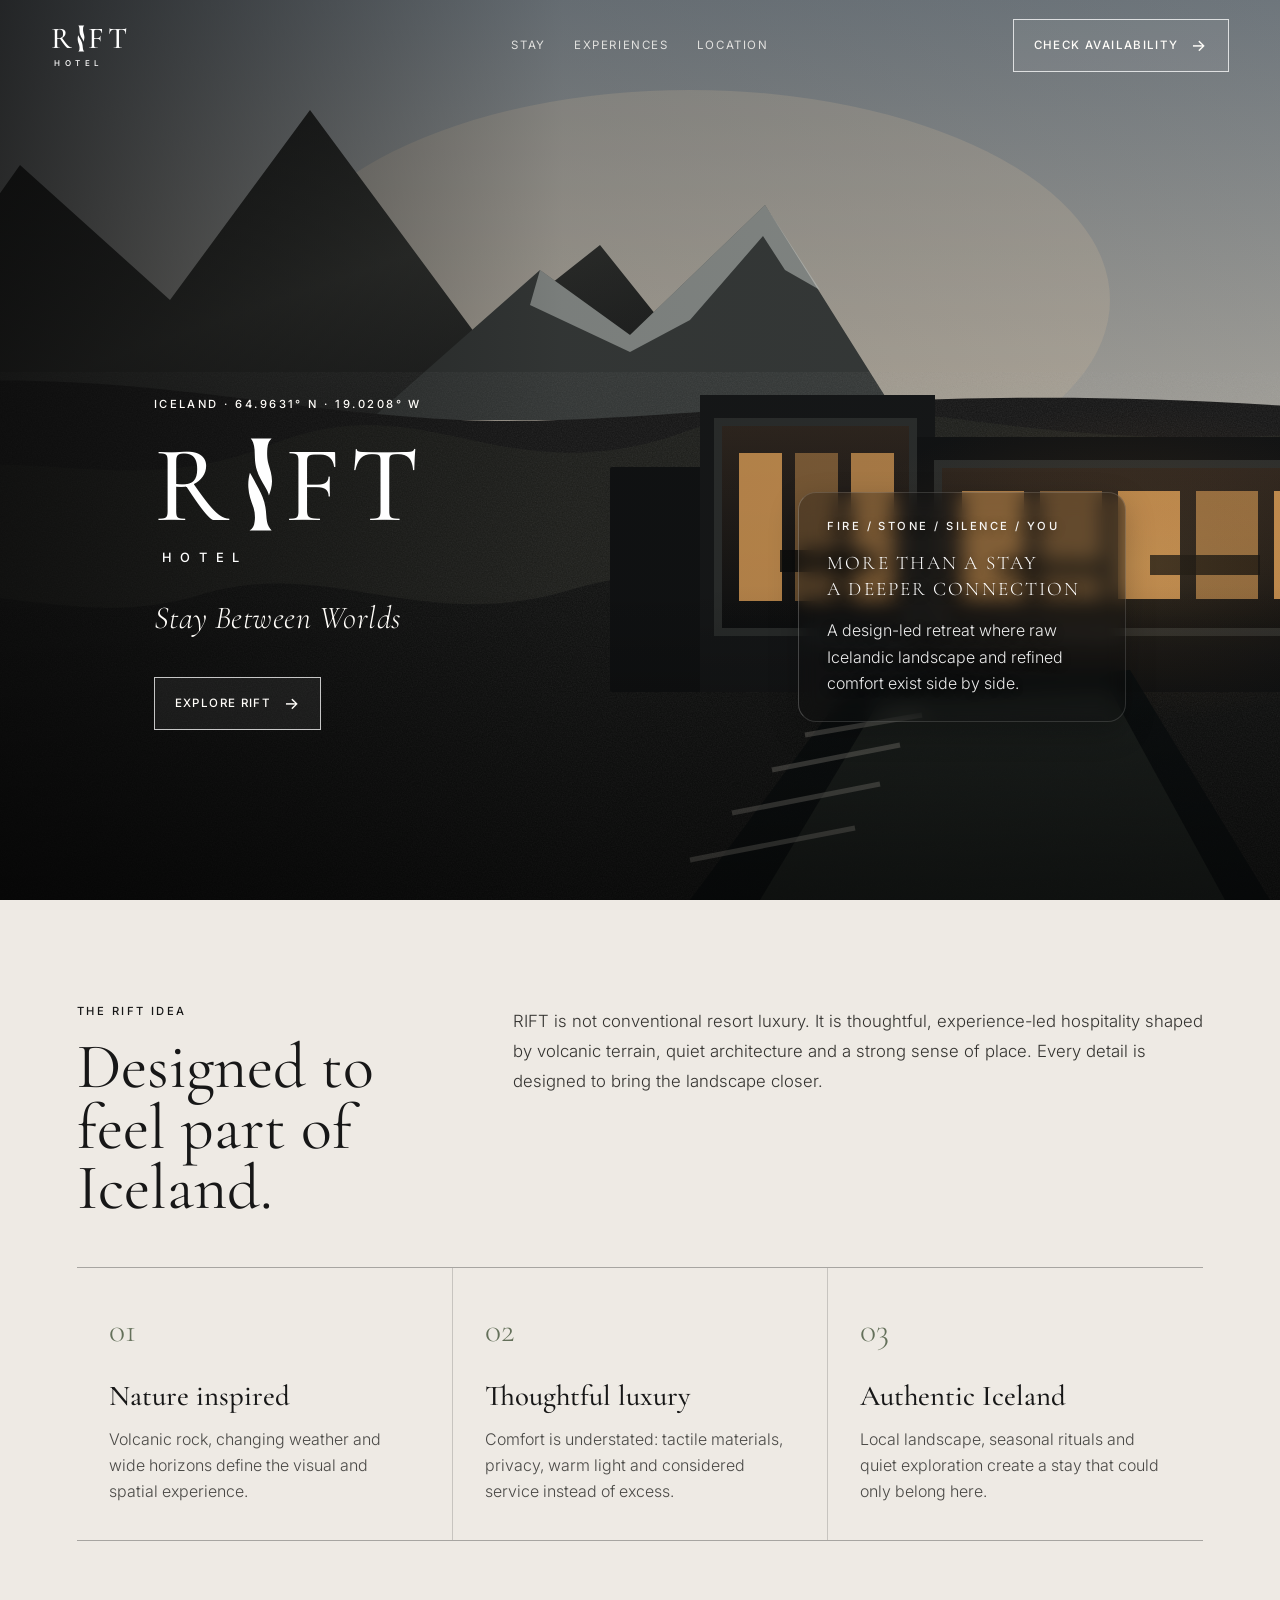
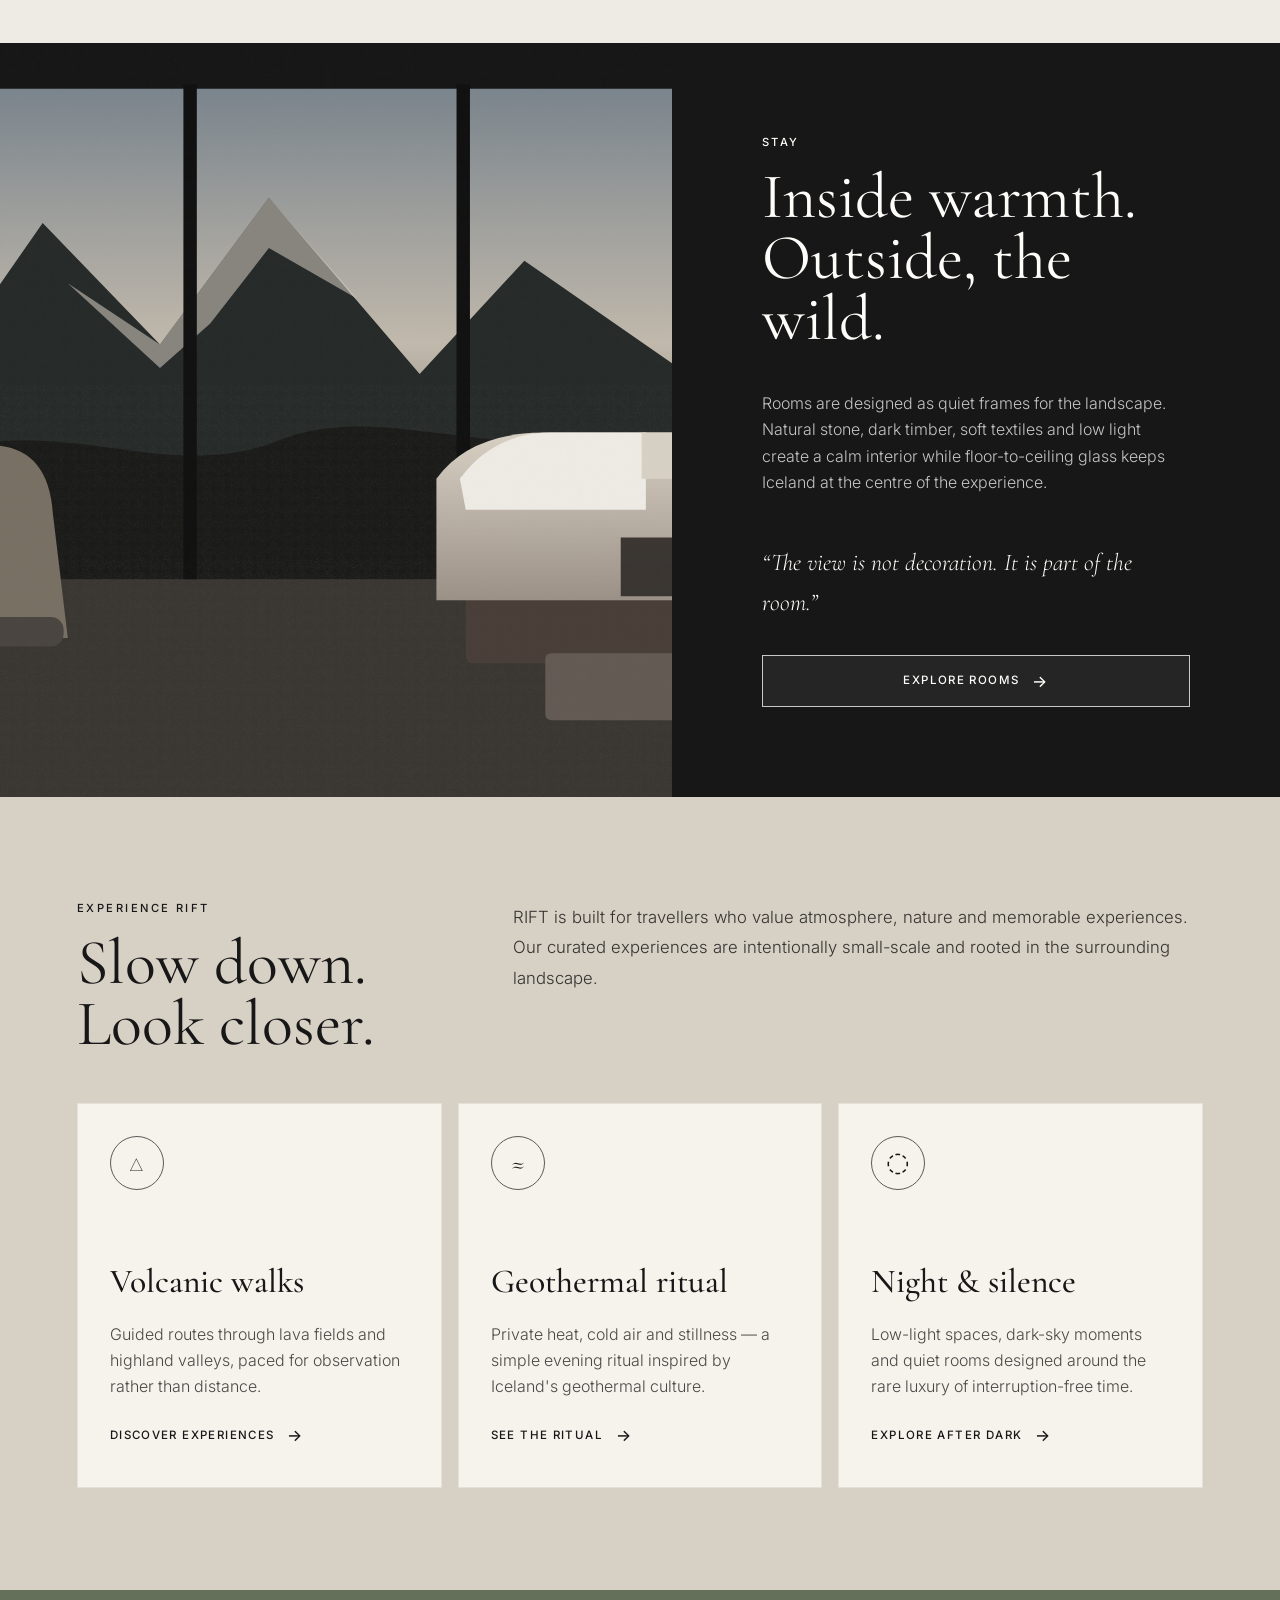
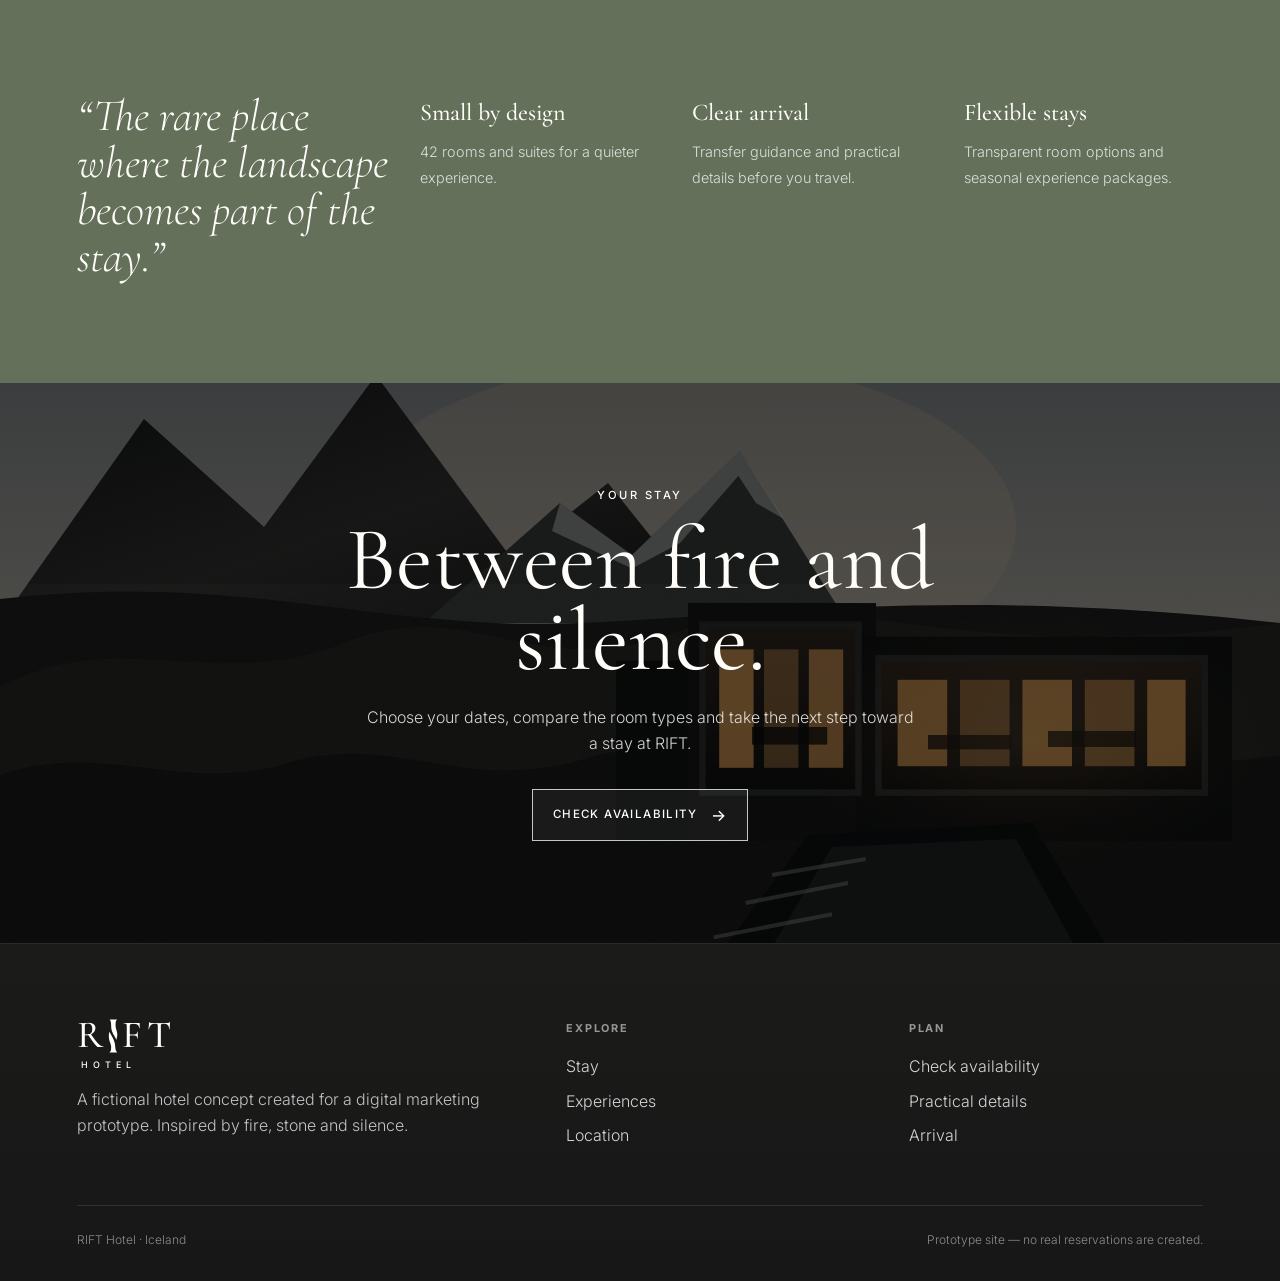
==== index.html @ 24e19f39 "Load refined traced-I brandmark stylesheet" ====
<!doctype html>
<html lang="en">
<head>
  <meta charset="utf-8">
  <meta name="viewport" content="width=device-width,initial-scale=1">
  <meta name="description" content="RIFT Hotel — a design-led Icelandic retreat shaped by fire, stone and silence.">
  <title>RIFT Hotel — Stay Between Worlds</title>
  <link rel="stylesheet" href="styles.css">
  <link rel="stylesheet" href="brandmark-v4.css">
</head>
<body>
<a class="skip-link" href="#main">Skip to content</a>
<header class="site-header">
  <a class="rift-wordmark" href="index.html" aria-label="RIFT Hotel home"><span class="rift-wordmark-main"><span class="letters">R</span><span class="rift-cut-i" aria-hidden="true"></span><span class="letters">FT</span></span><span class="rift-hotel-label">HOTEL</span></a>
  <nav class="desktop-nav" aria-label="Main navigation">
    <a href="stay.html">Stay</a><a href="experiences.html">Experiences</a><a href="location.html">Location</a>
  </nav>
  <a class="btn btn-light header-cta" href="book.html">Check availability</a>
  <button class="menu-toggle" aria-expanded="false" aria-label="Open menu"><span></span><span></span></button>
</header>
<nav class="mobile-nav" aria-label="Mobile navigation">
  <a href="stay.html">Stay</a><a href="experiences.html">Experiences</a><a href="location.html">Location</a><a href="book.html">Check availability</a>
</nav>

<main id="main">
  <section class="hero" aria-label="RIFT Hotel in the Icelandic Highlands">
    <div class="hero-inner">
      <div>
        <div class="eyebrow">Iceland · 64.9631° N · 19.0208° W</div>
        <div class="hero-rift-wordmark" role="img" aria-label="RIFT Hotel"><span class="rift-wordmark-main"><span class="letters">R</span><span class="rift-cut-i" aria-hidden="true"></span><span class="letters">FT</span></span><span class="rift-hotel-label">HOTEL</span></div>
        <h1 class="sr-only">RIFT Hotel</h1>
        <p class="hero-tagline">Stay Between Worlds</p>
        <div class="hero-actions">
          <a class="btn btn-light" href="stay.html">Explore RIFT</a>
        </div>
      </div>
      <aside class="hero-aside">
        <div class="eyebrow">Fire / Stone / Silence / You</div>
        <div class="coordinates">MORE THAN A STAY<br>A DEEPER CONNECTION</div>
        <p>A design-led retreat where raw Icelandic landscape and refined comfort exist side by side.</p>
      </aside>
    </div>
  </section>

  <section class="intro">
    <div class="section-inner">
      <div class="section-head">
        <div><div class="eyebrow">The RIFT idea</div><h2>Designed to feel part of Iceland.</h2></div>
        <p>RIFT is not conventional resort luxury. It is thoughtful, experience-led hospitality shaped by volcanic terrain, quiet architecture and a strong sense of place. Every detail is designed to bring the landscape closer.</p>
      </div>
      <div class="intro-grid">
        <article class="pillar"><div class="num">01</div><h3>Nature inspired</h3><p>Volcanic rock, changing weather and wide horizons define the visual and spatial experience.</p></article>
        <article class="pillar"><div class="num">02</div><h3>Thoughtful luxury</h3><p>Comfort is understated: tactile materials, privacy, warm light and considered service instead of excess.</p></article>
        <article class="pillar"><div class="num">03</div><h3>Authentic Iceland</h3><p>Local landscape, seasonal rituals and quiet exploration create a stay that could only belong here.</p></article>
      </div>
    </div>
  </section>

  <section class="split-feature">
    <div class="media" role="img" aria-label="Warm, minimalist RIFT hotel room looking onto Icelandic mountains"></div>
    <div class="copy">
      <div class="eyebrow">Stay</div>
      <h2>Inside warmth. Outside, the wild.</h2>
      <p>Rooms are designed as quiet frames for the landscape. Natural stone, dark timber, soft textiles and low light create a calm interior while floor-to-ceiling glass keeps Iceland at the centre of the experience.</p>
      <p class="quote">“The view is not decoration. It is part of the room.”</p>
      <a class="btn btn-light" href="stay.html">Explore rooms</a>
    </div>
  </section>

  <section class="cards-section">
    <div class="section-inner">
      <div class="section-head">
        <div><div class="eyebrow">Experience RIFT</div><h2>Slow down. Look closer.</h2></div>
        <p>RIFT is built for travellers who value atmosphere, nature and memorable experiences. Our curated experiences are intentionally small-scale and rooted in the surrounding landscape.</p>
      </div>
      <div class="cards">
        <article class="card"><div class="card-icon" aria-hidden="true">△</div><div><h3>Volcanic walks</h3><p>Guided routes through lava fields and highland valleys, paced for observation rather than distance.</p><a class="text-link" href="experiences.html">Discover experiences</a></div></article>
        <article class="card"><div class="card-icon" aria-hidden="true">≈</div><div><h3>Geothermal ritual</h3><p>Private heat, cold air and stillness — a simple evening ritual inspired by Iceland's geothermal culture.</p><a class="text-link" href="experiences.html">See the ritual</a></div></article>
        <article class="card"><div class="card-icon" aria-hidden="true">◌</div><div><h3>Night & silence</h3><p>Low-light spaces, dark-sky moments and quiet rooms designed around the rare luxury of interruption-free time.</p><a class="text-link" href="experiences.html">Explore after dark</a></div></article>
      </div>
    </div>
  </section>

  <section class="trust-strip">
    <div class="section-inner trust-grid">
      <blockquote>“The rare place where the landscape becomes part of the stay.”</blockquote>
      <div class="trust-item"><strong>Small by design</strong><span>42 rooms and suites for a quieter experience.</span></div>
      <div class="trust-item"><strong>Clear arrival</strong><span>Transfer guidance and practical details before you travel.</span></div>
      <div class="trust-item"><strong>Flexible stays</strong><span>Transparent room options and seasonal experience packages.</span></div>
    </div>
  </section>

  <section class="conversion-panel">
    <div class="inner">
      <div class="eyebrow">Your stay</div>
      <h2>Between fire and silence.</h2>
      <p>Choose your dates, compare the room types and take the next step toward a stay at RIFT.</p>
      <a class="btn btn-light" href="book.html">Check availability</a>
    </div>
  </section>
</main>

<footer class="site-footer">
  <div class="footer-inner">
    <div class="footer-brand"><a class="rift-wordmark" href="index.html" aria-label="RIFT Hotel home"><span class="rift-wordmark-main"><span class="letters">R</span><span class="rift-cut-i" aria-hidden="true"></span><span class="letters">FT</span></span><span class="rift-hotel-label">HOTEL</span></a><p>A fictional hotel concept created for a digital marketing prototype. Inspired by fire, stone and silence.</p></div>
    <div class="footer-col"><h4>Explore</h4><a href="stay.html">Stay</a><a href="experiences.html">Experiences</a><a href="location.html">Location</a></div>
    <div class="footer-col"><h4>Plan</h4><a href="book.html">Check availability</a><a href="location.html#practical">Practical details</a><a href="location.html#arrival">Arrival</a></div>
  </div>
  <div class="footer-bottom"><span>RIFT Hotel · Iceland</span><span>Prototype site — no real reservations are created.</span></div>
</footer>
<script src="script.js"></script>
</body>
</html>
---- styles.css ----
@import url('https://fonts.googleapis.com/css2?family=Cormorant+Garamond:ital,wght@0,400;0,500;0,600;1,500&family=Inter:wght@300;400;500;600&display=swap');

:root {
  --obsidian: #171717;
  --lava: #5b5a57;
  --stone: #d7d0c5;
  --moss: #64705a;
  --ash: #eeeae4;
  --paper: #f6f3ed;
  --white: #fffdf9;
  --line: rgba(23, 23, 23, .18);
  --shadow: 0 24px 70px rgba(0,0,0,.18);
  --serif: 'Cormorant Garamond', Georgia, serif;
  --sans: 'Inter', Arial, sans-serif;
}

* { box-sizing: border-box; }
html { scroll-behavior: smooth; }
body { margin: 0; color: var(--obsidian); background: var(--paper); font-family: var(--sans); font-weight: 300; line-height: 1.65; }
a { color: inherit; }
img { width: 100%; display: block; }
button, input, select { font: inherit; }

.skip-link { position: fixed; left: 1rem; top: -4rem; z-index: 9999; background: var(--white); color: var(--obsidian); padding: .7rem 1rem; }
.skip-link:focus { top: 1rem; }
.site-header { position: fixed; inset: 0 0 auto 0; z-index: 100; display: grid; grid-template-columns: 1fr auto 1fr; align-items: center; padding: 1.2rem clamp(1rem, 4vw, 4rem); color: var(--white); transition: background .25s ease, border-color .25s ease; border-bottom: 1px solid transparent; }
.site-header.is-scrolled, .site-header.header-solid { background: rgba(23,23,23,.94); backdrop-filter: blur(10px); border-color: rgba(255,255,255,.12); }
.wordmark { text-decoration: none; display: inline-flex; flex-direction: column; align-items: flex-start; justify-self: start; gap: .22rem; line-height: 1; }
.wordmark-text { display: inline-flex; align-items: center; gap: .08em; font-family: var(--serif); font-size: 1.52rem; font-weight: 500; letter-spacing: .14em; line-height: .82; }
.wordmark-hotel { font-family: var(--sans); font-size: .48rem; font-weight: 500; letter-spacing: .48em; margin-left: .18rem; opacity: .92; }
.wordmark .rift-i, .hero-logo .rift-i { width: .22em; height: 1.08em; position: relative; display: inline-block; margin: 0 .03em; }
.wordmark .rift-i::before, .wordmark .rift-i::after, .hero-logo .rift-i::before, .hero-logo .rift-i::after { content: ''; position: absolute; left: 48%; width: 2px; background: currentColor; transform-origin: center; }
.wordmark .rift-i::before, .hero-logo .rift-i::before { top: 0; height: 47%; transform: rotate(-10deg); }
.wordmark .rift-i::after, .hero-logo .rift-i::after { bottom: 0; height: 47%; transform: rotate(10deg); }
.desktop-nav { display: flex; gap: clamp(1rem,2.2vw,2.4rem); align-items: center; }
.desktop-nav a { text-decoration: none; text-transform: uppercase; letter-spacing: .14em; font-size: .72rem; font-weight: 400; opacity: .8; position: relative; }
.desktop-nav a::after { content: ''; height: 1px; background: currentColor; position: absolute; left: 0; right: 100%; bottom: -.45rem; transition: right .2s ease; }
.desktop-nav a:hover::after, .desktop-nav a[aria-current='page']::after { right: 0; }
.desktop-nav a[aria-current='page'] { opacity: 1; }
.header-cta { justify-self: end; }
.btn, .text-link { display: inline-flex; align-items: center; justify-content: center; gap: .8rem; min-height: 46px; padding: .75rem 1.25rem; text-decoration: none; text-transform: uppercase; letter-spacing: .12em; font-size: .72rem; font-weight: 500; border: 1px solid currentColor; cursor: pointer; transition: background .2s ease, color .2s ease, border-color .2s ease, transform .2s ease; }
.btn-dark { background: var(--obsidian); color: var(--white); border-color: var(--obsidian); }
.btn-dark:hover { background: var(--moss); border-color: var(--moss); }
.btn-light { background: rgba(255,255,255,.06); color: var(--white); border-color: rgba(255,255,255,.75); }
.btn-light:hover { background: var(--white); color: var(--obsidian); }
.btn-outline { background: transparent; color: var(--obsidian); }
.btn-outline:hover { background: var(--obsidian); color: var(--white); }
.btn:hover { transform: translateY(-1px); }
.btn::after, .text-link::after { content: '→'; font-size: 1rem; }
.text-link { border: 0; padding: .4rem 0; min-height: 0; }
.text-link:hover { gap: 1.15rem; }
.menu-toggle { display: none; justify-self: end; background: transparent; border: 0; color: white; padding: .4rem; }
.menu-toggle span { display: block; width: 24px; height: 1px; background: currentColor; margin: 6px 0; }

.hero { min-height: 100svh; background: linear-gradient(90deg, rgba(10,10,10,.78) 0%, rgba(10,10,10,.2) 44%, rgba(10,10,10,.12) 100%), url('assets/rift-exterior.svg') center/cover no-repeat; color: var(--white); display: grid; align-items: end; position: relative; overflow: hidden; }
.hero::after { content: ''; position: absolute; inset: auto 0 0; height: 35%; background: linear-gradient(transparent, rgba(0,0,0,.5)); pointer-events: none; }
.hero-inner { width: min(1500px,100%); margin: 0 auto; padding: 8rem clamp(1.2rem,6vw,7rem) 4.25rem; display: grid; grid-template-columns: minmax(0,1fr) minmax(280px,.55fr); gap: 3rem; align-items: end; position: relative; z-index: 2; }
.eyebrow { text-transform: uppercase; letter-spacing: .22em; font-size: .7rem; font-weight: 500; margin-bottom: 1rem; }
.hero h1, .page-hero h1 { font-family: var(--serif); font-weight: 400; font-size: clamp(4rem,10vw,9.5rem); line-height: .82; letter-spacing: -.035em; margin: 0 0 1.3rem; }
.hero-logo { display: flex; flex-direction: column; align-items: flex-start; gap: .34em; margin-bottom: 1rem !important; }
.hero-logo-text { display: inline-flex; align-items: center; gap: .035em; letter-spacing: .07em; }
.hero-logo small { margin: 0 0 0 .35em !important; font-size: .155em !important; letter-spacing: .58em !important; font-family: var(--sans) !important; font-weight: 400; }
.hero-tagline { font-family: var(--serif); font-size: clamp(1.4rem,2.5vw,2.4rem); font-style: italic; margin: 0 0 2rem; letter-spacing: .015em; }
.hero-actions { display: flex; gap: .85rem; flex-wrap: wrap; }
.hero-aside { border-left: 1px solid rgba(255,255,255,.4); padding-left: 2rem; margin-bottom: .5rem; max-width: 32rem; }
.hero-aside .coordinates { font-family: var(--serif); font-size: 1.2rem; letter-spacing: .11em; }
.hero-aside p { max-width: 27rem; color: rgba(255,255,255,.82); }

main section { padding: clamp(4.5rem,8vw,8rem) clamp(1.2rem,6vw,7rem); }
.section-inner { width: min(1380px,100%); margin: 0 auto; }
.section-head { display: grid; grid-template-columns: .7fr 1.3fr; gap: 4rem; align-items: start; margin-bottom: 3rem; }
.section-head h2, .editorial-title { font-family: var(--serif); font-weight: 400; font-size: clamp(2.8rem,5vw,5.3rem); line-height: .95; margin: 0; }
.section-head p { max-width: 52rem; font-size: 1.05rem; margin: .2rem 0 0; color: #343330; line-height: 1.8; }
.intro { background: var(--ash); }
.intro-grid { display: grid; grid-template-columns: 1fr 1fr 1fr; gap: 1px; background: var(--line); border-top: 1px solid var(--line); border-bottom: 1px solid var(--line); }
.pillar { background: var(--ash); padding: 2.2rem 2rem; }
.pillar .num { font-family: var(--serif); font-size: 2.1rem; color: var(--moss); }
.pillar h3 { font-family: var(--serif); font-size: 1.8rem; margin: .8rem 0 .4rem; font-weight: 500; }
.pillar p { margin: 0; color: #4a4946; }
.split-feature { display: grid; grid-template-columns: 1.05fr .95fr; min-height: 720px; padding: 0; background: var(--obsidian); color: var(--white); }
.split-feature .media { min-height: 620px; background: url('assets/rift-room.svg') center/cover no-repeat; }
.split-feature .copy { padding: clamp(4rem,7vw,8rem); display: flex; flex-direction: column; justify-content: center; }
.split-feature h2 { font-family: var(--serif); font-size: clamp(3rem,5vw,5.5rem); font-weight: 400; line-height: .95; margin: 0 0 1.5rem; }
.split-feature p { color: rgba(255,255,255,.75); max-width: 37rem; }
.split-feature .quote { font-family: var(--serif); font-style: italic; font-size: 1.5rem; color: var(--white); margin: 2rem 0; }
.cards-section { background: var(--stone); }
.cards { display: grid; grid-template-columns: repeat(3,1fr); gap: 1rem; }
.card { background: var(--paper); min-height: 360px; padding: 2rem; display: flex; flex-direction: column; justify-content: space-between; border: 1px solid rgba(23,23,23,.08); transition: transform .25s ease, box-shadow .25s ease; }
.card:hover, .room-card:hover { transform: translateY(-4px); box-shadow: 0 18px 50px rgba(23,23,23,.09); }
.card .card-icon { width: 54px; height: 54px; border: 1px solid var(--lava); border-radius: 50%; display: grid; place-items: center; font-family: var(--serif); font-size: 1.7rem; }
.card h3 { font-family: var(--serif); font-weight: 500; font-size: 2.1rem; margin: 4rem 0 .7rem; }
.card p { color: #4a4946; margin: 0 0 1rem; }
.trust-strip { background: var(--moss); color: var(--white); }
.trust-grid { display: grid; grid-template-columns: 1.3fr repeat(3,1fr); gap: 2rem; align-items: start; }
.trust-grid blockquote { margin: 0; font-family: var(--serif); font-size: clamp(2rem,3.5vw,3.5rem); line-height: 1.05; font-style: italic; }
.trust-item strong { display: block; font-family: var(--serif); font-size: 1.5rem; font-weight: 500; margin-bottom: .35rem; }
.trust-item span { color: rgba(255,255,255,.78); font-size: .9rem; }
.conversion-panel { min-height: 560px; background: linear-gradient(rgba(0,0,0,.58),rgba(0,0,0,.58)), url('assets/rift-exterior.svg') center 60%/cover no-repeat; color: var(--white); display: grid; place-items: center; text-align: center; }
.conversion-panel .inner { max-width: 800px; }
.conversion-panel h2 { font-family: var(--serif); font-weight: 400; font-size: clamp(3.5rem,7vw,7rem); line-height: .9; margin: 0 0 1.4rem; }
.conversion-panel p { max-width: 550px; margin: 0 auto 2rem; color: rgba(255,255,255,.82); }

.site-footer { background: linear-gradient(180deg,#1b1b1a 0%,#171717 100%); color: var(--white); padding: 4.5rem clamp(1.2rem,6vw,7rem) 2rem; border-top: 1px solid rgba(255,255,255,.08); }
.footer-inner { width: min(1380px,100%); margin: 0 auto; display: grid; grid-template-columns: 1.2fr .8fr .8fr; gap: 3rem; }
.site-footer .wordmark-text { font-size: 1.9rem; }
.site-footer .wordmark-hotel { font-size: .55rem; }
.footer-brand p { max-width: 28rem; color: rgba(255,255,255,.74); }
.footer-col h4 { text-transform: uppercase; letter-spacing: .16em; font-size: .68rem; margin: .2rem 0 1rem; color: rgba(255,255,255,.55); }
.footer-col a { display: block; text-decoration: none; color: rgba(255,255,255,.82); margin: .5rem 0; transition: color .2s ease, transform .2s ease; }
.footer-col a:hover { color: white; transform: translateX(4px); }
.footer-bottom { width: min(1380px,100%); margin: 3rem auto 0; padding-top: 1.5rem; border-top: 1px solid rgba(255,255,255,.11); display: flex; justify-content: space-between; color: rgba(255,255,255,.5); font-size: .75rem; }

.page-hero { min-height: 68svh; padding: 9rem clamp(1.2rem,6vw,7rem) 4rem; color: var(--white); display: flex; align-items: end; background: linear-gradient(90deg,rgba(0,0,0,.72),rgba(0,0,0,.1)), var(--page-bg,url('assets/rift-exterior.svg')) center/cover no-repeat; }
.page-hero.room { --page-bg: url('assets/rift-room.svg'); }
.page-hero .content { width: min(1380px,100%); margin: 0 auto; }
.page-hero h1 { font-size: clamp(4rem,8vw,8rem); max-width: 1000px; letter-spacing: -.02em; }
.page-hero p { max-width: 620px; font-size: 1.05rem; color: rgba(255,255,255,.82); }
.room-grid { display: grid; grid-template-columns: repeat(3,1fr); gap: 1rem; }
.room-card { background: var(--white); border: 1px solid var(--line); overflow: hidden; transition: transform .25s ease, box-shadow .25s ease; }
.room-card .image { aspect-ratio: 4/3; background: url('assets/rift-room.svg') center/cover no-repeat; }
.room-card:nth-child(2) .image { background-position: 55% center; filter: brightness(.92); }
.room-card:nth-child(3) .image { background-position: 72% center; filter: sepia(.08) brightness(.82); }
.room-card .body { padding: 1.8rem; }
.room-card h3 { font-family: var(--serif); font-size: 2.1rem; font-weight: 500; margin: 0 0 .5rem; }
.meta-row { display: flex; flex-wrap: wrap; gap: .5rem 1rem; color: var(--lava); font-size: .75rem; text-transform: uppercase; letter-spacing: .1em; margin-bottom: 1rem; }
.room-card p { color: #4a4946; }
.editorial-grid { display: grid; grid-template-columns: .9fr 1.1fr; gap: 4rem; align-items: center; }
.editorial-grid.reverse { grid-template-columns: 1.1fr .9fr; }
.editorial-grid .photo { min-height: 540px; background: url('assets/rift-exterior.svg') center/cover no-repeat; box-shadow: var(--shadow); }
.editorial-grid .photo.room { background-image: url('assets/rift-room.svg'); }
.editorial-copy p { max-width: 40rem; color: #454440; }
.experience-list { border-top: 1px solid var(--line); }
.experience-row { display: grid; grid-template-columns: 80px 1fr 1.2fr; gap: 2rem; align-items: baseline; padding: 2rem 0; border-bottom: 1px solid var(--line); }
.experience-row .index { font-family: var(--serif); color: var(--moss); font-size: 1.5rem; }
.experience-row h3 { font-family: var(--serif); font-size: 2rem; font-weight: 500; margin: 0; }
.experience-row p { margin: 0; color: #4a4946; }
.location-grid { display: grid; grid-template-columns: .95fr 1.05fr; gap: 1px; background: var(--line); border: 1px solid var(--line); }
.location-panel { background: var(--ash); padding: clamp(2rem,4vw,4rem); }
.location-panel.dark { background: var(--obsidian); color: var(--white); }
.coordinate-display { font-family: var(--serif); font-size: clamp(2rem,4vw,4rem); line-height: 1.1; letter-spacing: .04em; margin: 2rem 0; }
.route { display: grid; grid-template-columns: 1fr auto 1fr auto 1fr; gap: 1rem; align-items: center; text-align: center; margin-top: 2.5rem; }
.route .line { height: 1px; background: var(--line); min-width: 40px; }
.route small { display: block; color: var(--lava); margin-top: .5rem; }
.practical-grid { display: grid; grid-template-columns: repeat(4,1fr); gap: 1px; background: var(--line); border: 1px solid var(--line); }
.practical { background: var(--paper); padding: 1.6rem; }
.practical strong { display: block; font-family: var(--serif); font-size: 1.35rem; font-weight: 500; }
.practical span { color: #55534e; font-size: .9rem; }
.booking-wrap { padding-top: 10rem; min-height: 100vh; background: var(--ash); }
.booking-shell { width: min(1180px,calc(100% - 2.4rem)); margin: 0 auto; display: grid; grid-template-columns: .85fr 1.15fr; background: var(--white); box-shadow: var(--shadow); }
.booking-aside { background: var(--obsidian) url('assets/basalt-texture.svg') center/cover no-repeat; color: var(--white); padding: clamp(2rem,4vw,4.5rem); }
.booking-aside h1 { font-family: var(--serif); font-size: clamp(3rem,5vw,5.3rem); line-height: .9; font-weight: 400; margin: 1rem 0 1.5rem; }
.booking-aside p { color: rgba(255,255,255,.72); }
.booking-form { padding: clamp(2rem,4vw,4.5rem); }
.booking-form h2 { font-family: var(--serif); font-size: 2.6rem; font-weight: 500; margin: 0 0 .4rem; }
.form-note { color: var(--lava); font-size: .85rem; margin-bottom: 2rem; }
.form-grid { display: grid; grid-template-columns: 1fr 1fr; gap: 1rem; }
.field { display: grid; gap: .45rem; }
.field.full { grid-column: 1/-1; }
.field label { font-size: .72rem; text-transform: uppercase; letter-spacing: .12em; font-weight: 500; }
.field input, .field select { width: 100%; background: transparent; border: 0; border-bottom: 1px solid #aaa59e; padding: .9rem .15rem; color: var(--obsidian); outline: none; }
.field input:focus, .field select:focus { border-color: var(--obsidian); box-shadow: 0 1px 0 var(--obsidian); }
.booking-form .btn { margin-top: 2rem; width: 100%; }
.availability-results { margin-top: 2rem; display: none; border-top: 1px solid var(--line); padding-top: 1.5rem; }
.availability-results.show { display: block; }
.result-card { display: grid; grid-template-columns: 1fr auto; gap: 1.2rem; align-items: center; padding: 1.2rem 0; border-bottom: 1px solid var(--line); }
.result-card strong { font-family: var(--serif); font-size: 1.45rem; font-weight: 500; }
.result-card small { display: block; color: var(--lava); }
.result-price { text-align: right; font-family: var(--serif); font-size: 1.5rem; }
.mobile-nav { display: none; }

@media (max-width:980px) {
  .site-header { grid-template-columns: 1fr auto; }
  .desktop-nav, .header-cta { display: none; }
  .menu-toggle { display: block; }
  .mobile-nav { display: none; position: fixed; inset: 72px 0 auto 0; background: var(--obsidian); padding: 1.2rem; border-top: 1px solid rgba(255,255,255,.12); }
  .mobile-nav.open { display: grid; }
  .mobile-nav a { color: white; text-decoration: none; padding: 1rem .4rem; text-transform: uppercase; letter-spacing: .14em; font-size: .78rem; border-bottom: 1px solid rgba(255,255,255,.1); }
  .hero-inner, .section-head, .split-feature, .editorial-grid, .editorial-grid.reverse, .booking-shell, .location-grid { grid-template-columns: 1fr; }
  .hero-inner { align-items: end; padding-bottom: 3rem; }
  .hero-aside { max-width: 560px; }
  .intro-grid, .cards, .room-grid { grid-template-columns: 1fr; }
  .split-feature .media { min-height: 480px; order: -1; }
  .trust-grid { grid-template-columns: 1fr 1fr; }
  .trust-grid blockquote { grid-column: 1/-1; }
  .footer-inner { grid-template-columns: 1fr 1fr; }
  .footer-brand { grid-column: 1/-1; }
  .practical-grid { grid-template-columns: 1fr 1fr; }
  .experience-row { grid-template-columns: 50px 1fr; }
  .experience-row p { grid-column: 2; }
}
@media (max-width:620px) {
  .hero { min-height: 92svh; }
  .hero h1 { font-size: 4.7rem; }
  .hero-aside { display: none; }
  .hero-actions { align-items: stretch; flex-direction: column; }
  .hero-actions .btn { width: 100%; }
  main section { padding-left: 1.2rem; padding-right: 1.2rem; }
  .section-head { gap: 1.5rem; }
  .trust-grid, .footer-inner, .practical-grid, .form-grid { grid-template-columns: 1fr; }
  .footer-brand { grid-column: auto; }
  .footer-bottom { flex-direction: column; gap: .5rem; }
  .route { grid-template-columns: 1fr; text-align: left; }
  .route .line { display: none; }
  .booking-wrap { padding-top: 7rem; }
  .field.full { grid-column: auto; }
}
@media (max-width:720px) {
  .wordmark-text { font-size: 1.3rem; }
  .wordmark-hotel { font-size: .42rem; }
  .hero-logo-text { font-size: .92em; }
}
---- brandmark-v4.css ----
.sr-only{position:absolute!important;width:1px;height:1px;padding:0;margin:-1px;overflow:hidden;clip:rect(0,0,0,0);white-space:nowrap;border:0}

/* RIFT custom wordmark — custom I traced from the supplied brand mark */
.rift-wordmark{display:inline-flex;flex-direction:column;align-items:flex-start;text-decoration:none;color:#fff;line-height:1;gap:.32rem}
.rift-wordmark-main{display:inline-flex;align-items:center;font-family:'Cormorant Garamond',Georgia,serif;font-weight:500;line-height:.72;letter-spacing:.13em;white-space:nowrap}
.rift-wordmark-main .letters{display:inline-block}
.rift-cut-i{position:relative;display:inline-block;width:.27em;height:1.02em;margin:0 .10em 0 .015em;flex:0 0 auto;background:currentColor;-webkit-mask:url("data:image/svg+xml,%3Csvg xmlns='http://www.w3.org/2000/svg' viewBox='0 0 72 245'%3E%3Cpath fill='black' d='M12 4 C17 9 21 19 22 33 C23 51 22 66 28 86 C33 102 41 115 49 128 C55 138 58 145 59 151 C63 140 67 127 67 114 C67 97 62 84 58 70 C54 56 54 42 55 29 C56 17 60 9 66 4 Z'/%3E%3Cpath fill='black' d='M10 92 C7 103 5 116 6 130 C7 149 13 164 19 181 C23 194 24 207 22 219 C21 229 17 236 9 241 L66 241 C60 235 56 228 54 218 C52 206 52 193 50 181 C47 162 40 147 32 132 C25 119 17 104 10 92 Z'/%3E%3C/svg%3E") center/contain no-repeat;mask:url("data:image/svg+xml,%3Csvg xmlns='http://www.w3.org/2000/svg' viewBox='0 0 72 245'%3E%3Cpath fill='black' d='M12 4 C17 9 21 19 22 33 C23 51 22 66 28 86 C33 102 41 115 49 128 C55 138 58 145 59 151 C63 140 67 127 67 114 C67 97 62 84 58 70 C54 56 54 42 55 29 C56 17 60 9 66 4 Z'/%3E%3Cpath fill='black' d='M10 92 C7 103 5 116 6 130 C7 149 13 164 19 181 C23 194 24 207 22 219 C21 229 17 236 9 241 L66 241 C60 235 56 228 54 218 C52 206 52 193 50 181 C47 162 40 147 32 132 C25 119 17 104 10 92 Z'/%3E%3C/svg%3E") center/contain no-repeat}
.rift-cut-i::before,.rift-cut-i::after{display:none!important}
.rift-hotel-label{font-family:'Inter',Arial,sans-serif;font-weight:500;line-height:1;letter-spacing:.56em;white-space:nowrap}

.site-header .rift-wordmark-main{font-size:1.9rem}
.site-header .rift-hotel-label{font-size:.5rem;margin-left:.18rem}

.hero-rift-wordmark{display:inline-flex;flex-direction:column;align-items:flex-start;color:#fff;gap:.68rem;margin:0 0 1.75rem}
.hero-rift-wordmark .rift-wordmark-main{font-size:clamp(5rem,8.5vw,8.2rem);letter-spacing:.09em}
.hero-rift-wordmark .rift-cut-i{width:.265em;height:1.025em;margin-left:.075em;margin-right:.095em}
.hero-rift-wordmark .rift-hotel-label{font-size:clamp(.8rem,1vw,1rem);letter-spacing:.68em;margin-left:.5rem}

.site-footer .rift-wordmark-main{font-size:2.4rem;letter-spacing:.12em}
.site-footer .rift-hotel-label{font-size:.56rem;letter-spacing:.58em;margin-left:.24rem}

.hero-aside{max-width:32rem!important;padding:1.5rem 1.75rem!important;margin-bottom:.5rem!important;background:rgba(12,12,12,.28)!important;border:1px solid rgba(255,255,255,.14)!important;border-left:1px solid rgba(255,255,255,.22)!important;border-radius:18px;backdrop-filter:blur(10px);-webkit-backdrop-filter:blur(10px);box-shadow:0 10px 30px rgba(0,0,0,.22)}
.hero-aside .eyebrow{margin-bottom:1rem;color:rgba(255,255,255,.96);text-shadow:0 2px 10px rgba(0,0,0,.35)}
.hero-aside .coordinates{font-family:'Cormorant Garamond',Georgia,serif;font-size:1.2rem!important;letter-spacing:.11em!important;line-height:1.35;color:#fff;margin-bottom:.9rem;text-shadow:0 2px 10px rgba(0,0,0,.35)}
.hero-aside p{max-width:27rem!important;color:rgba(255,255,255,.92)!important;line-height:1.65;margin:0;text-shadow:0 2px 10px rgba(0,0,0,.35)}

@media(max-width:760px){.site-header .rift-wordmark-main{font-size:1.55rem}.site-header .rift-hotel-label{font-size:.43rem;letter-spacing:.48em}.hero-rift-wordmark .rift-wordmark-main{font-size:clamp(4rem,18vw,6rem);letter-spacing:.08em}.hero-rift-wordmark .rift-hotel-label{font-size:.72rem;letter-spacing:.55em;margin-left:.36rem}.site-footer .rift-wordmark-main{font-size:2rem}.site-footer .rift-hotel-label{font-size:.5rem}}
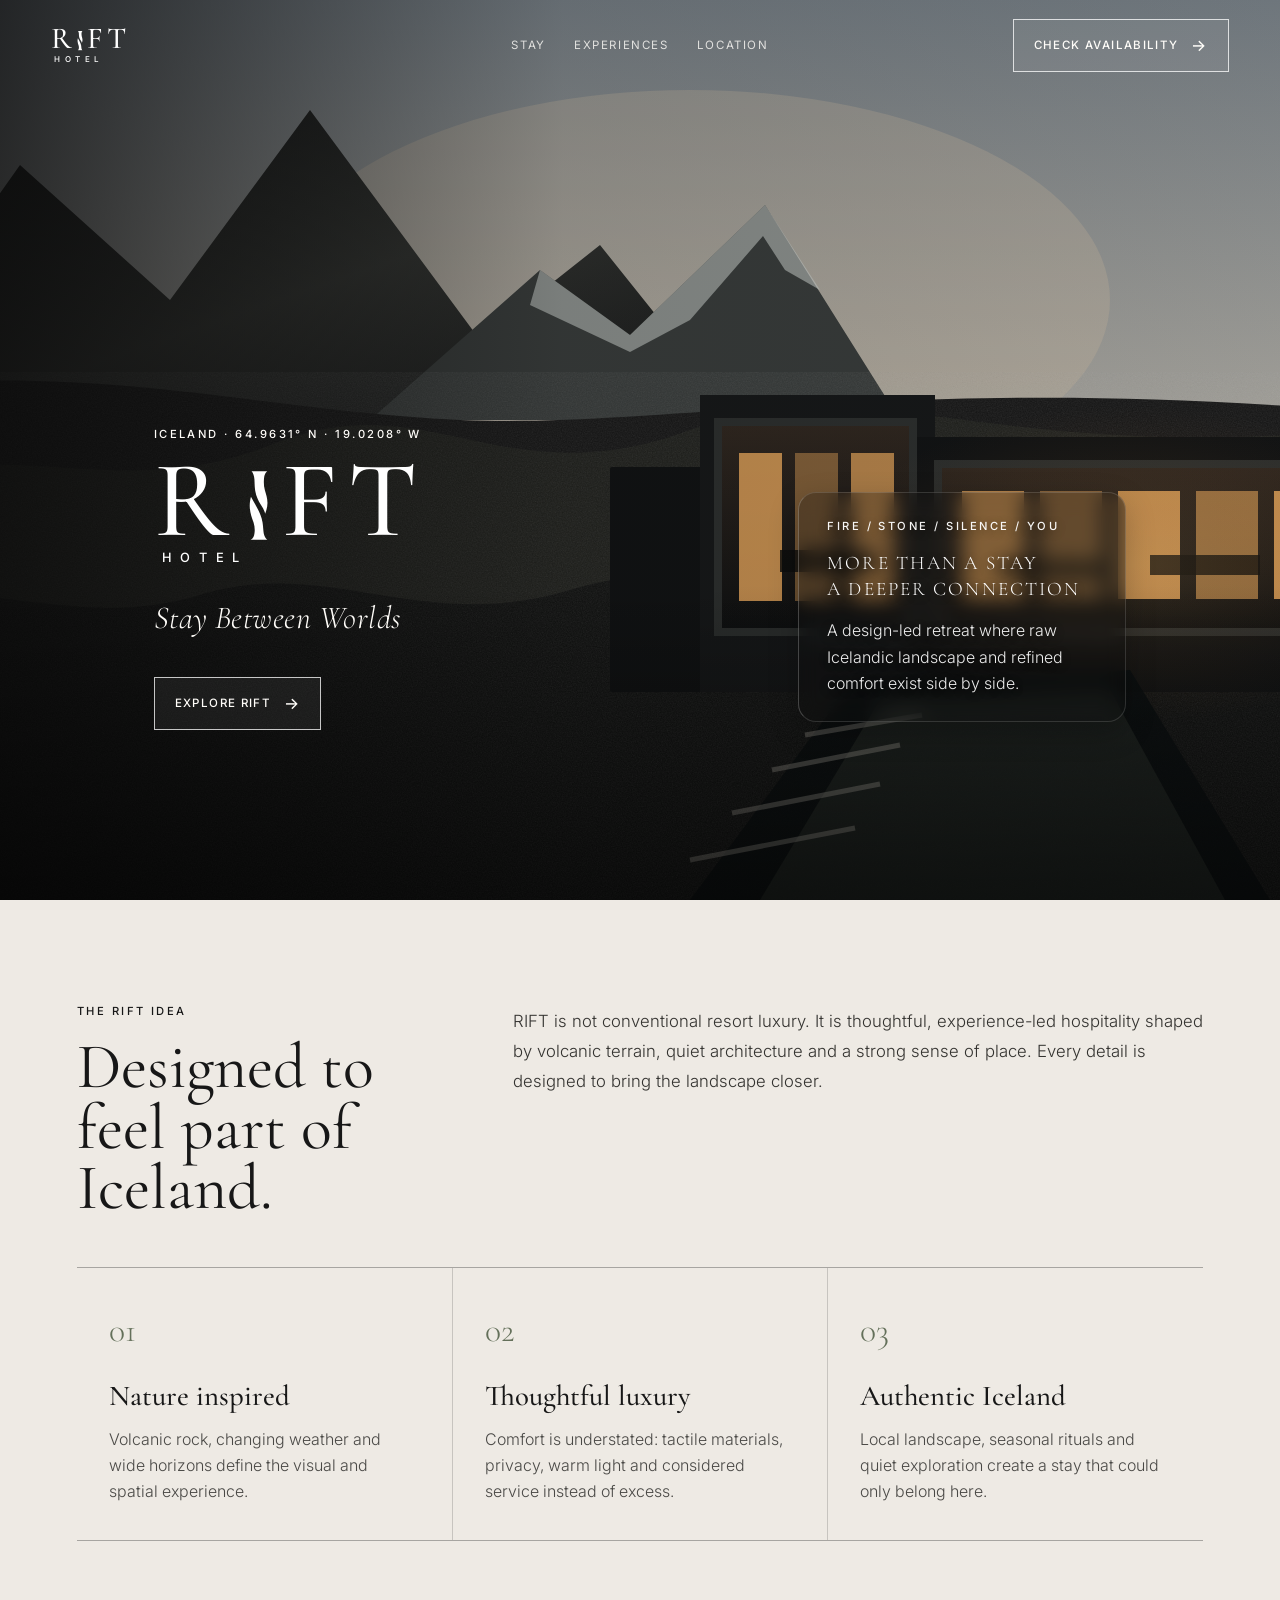
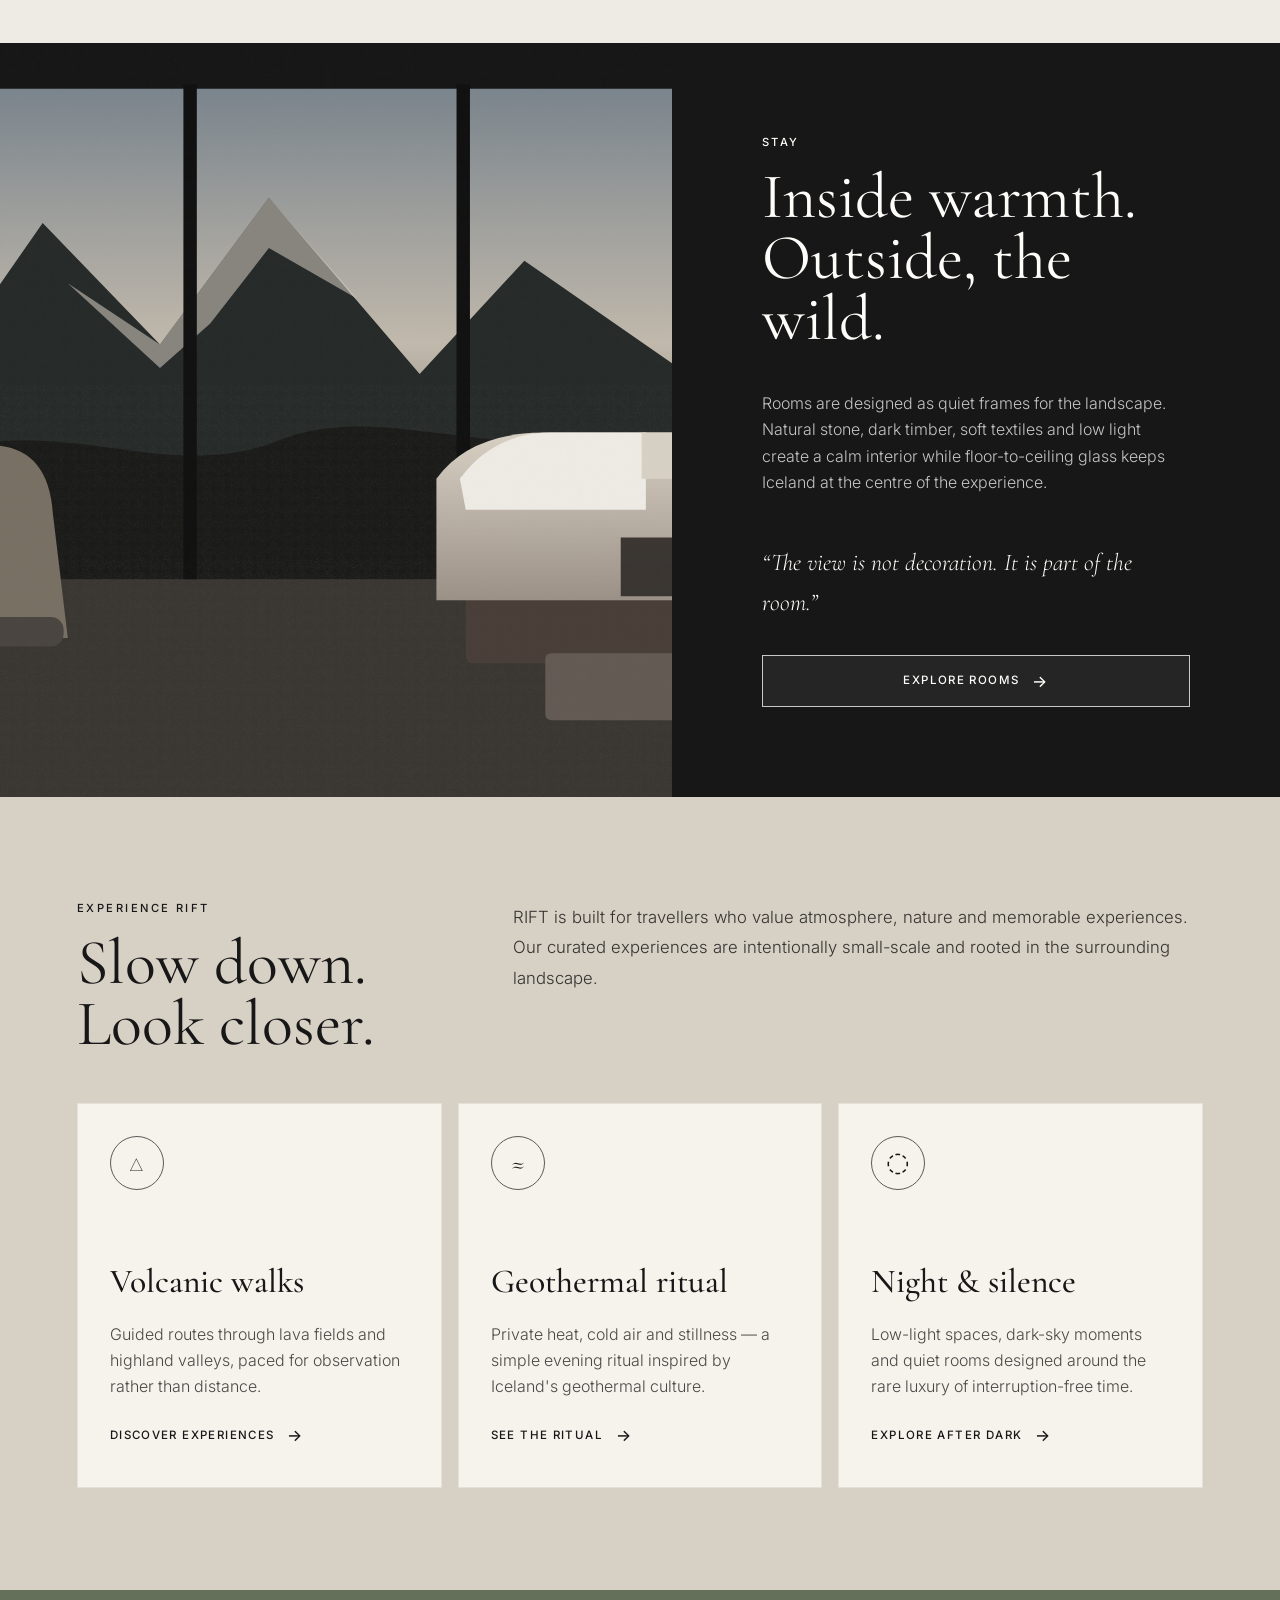
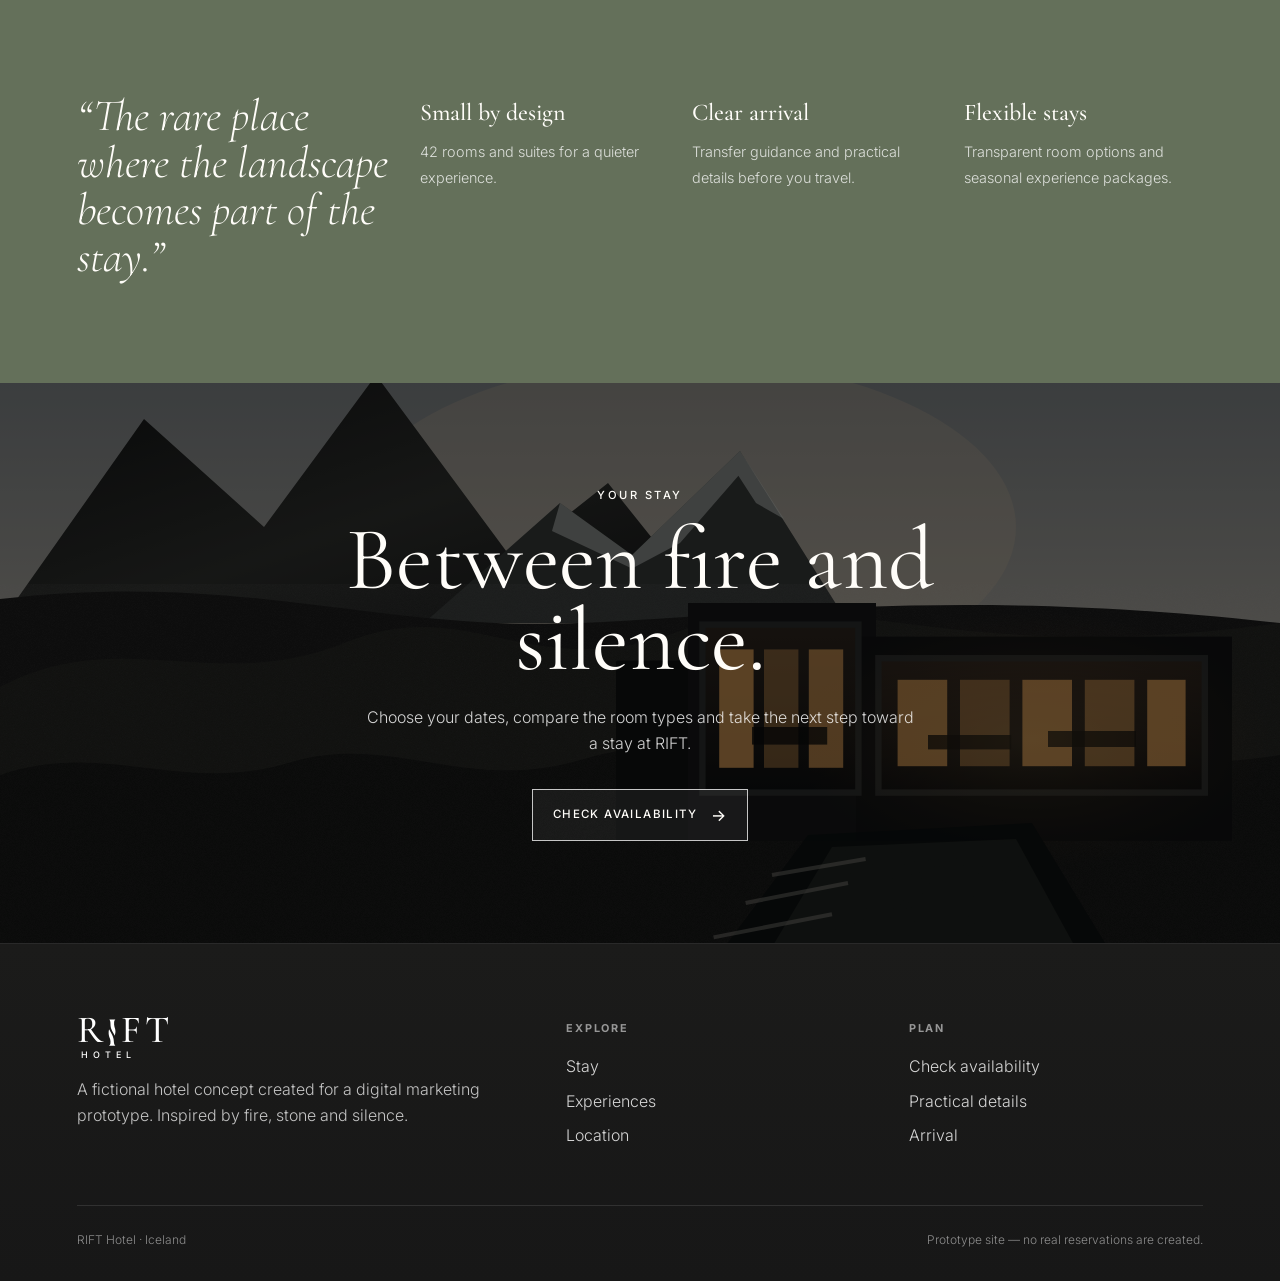
==== commit f536fe55: "Switch homepage to visibly smaller custom I stylesheet" ====
--- a/index.html
+++ b/index.html
@@ -6,7 +6,7 @@
   <meta name="description" content="RIFT Hotel — a design-led Icelandic retreat shaped by fire, stone and silence.">
   <title>RIFT Hotel — Stay Between Worlds</title>
   <link rel="stylesheet" href="styles.css">
-  <link rel="stylesheet" href="brandmark-v4.css">
+  <link rel="stylesheet" href="brandmark-v5.css">
 </head>
 <body>
 <a class="skip-link" href="#main">Skip to content</a>
--- a/brandmark-v5.css
+++ b/brandmark-v5.css
@@ -0,0 +1,20 @@
+.sr-only{position:absolute!important;width:1px;height:1px;padding:0;margin:-1px;overflow:hidden;clip:rect(0,0,0,0);white-space:nowrap;border:0}
+.rift-wordmark{display:inline-flex;flex-direction:column;align-items:flex-start;text-decoration:none;color:#fff;line-height:1;gap:.32rem}
+.rift-wordmark-main{display:inline-flex;align-items:center;font-family:'Cormorant Garamond',Georgia,serif;font-weight:500;line-height:.72;letter-spacing:.13em;white-space:nowrap}
+.rift-wordmark-main .letters{display:inline-block}
+.rift-cut-i{position:relative;display:inline-block;width:.205em;height:.76em;margin:0 .12em 0 .025em;flex:0 0 auto;background:currentColor;transform:translateY(.055em);-webkit-mask:url("data:image/svg+xml,%3Csvg xmlns='http://www.w3.org/2000/svg' viewBox='0 0 72 245'%3E%3Cpath fill='black' d='M12 4 C17 9 21 19 22 33 C23 51 22 66 28 86 C33 102 41 115 49 128 C55 138 58 145 59 151 C63 140 67 127 67 114 C67 97 62 84 58 70 C54 56 54 42 55 29 C56 17 60 9 66 4 Z'/%3E%3Cpath fill='black' d='M10 92 C7 103 5 116 6 130 C7 149 13 164 19 181 C23 194 24 207 22 219 C21 229 17 236 9 241 L66 241 C60 235 56 228 54 218 C52 206 52 193 50 181 C47 162 40 147 32 132 C25 119 17 104 10 92 Z'/%3E%3C/svg%3E") center/contain no-repeat;mask:url("data:image/svg+xml,%3Csvg xmlns='http://www.w3.org/2000/svg' viewBox='0 0 72 245'%3E%3Cpath fill='black' d='M12 4 C17 9 21 19 22 33 C23 51 22 66 28 86 C33 102 41 115 49 128 C55 138 58 145 59 151 C63 140 67 127 67 114 C67 97 62 84 58 70 C54 56 54 42 55 29 C56 17 60 9 66 4 Z'/%3E%3Cpath fill='black' d='M10 92 C7 103 5 116 6 130 C7 149 13 164 19 181 C23 194 24 207 22 219 C21 229 17 236 9 241 L66 241 C60 235 56 228 54 218 C52 206 52 193 50 181 C47 162 40 147 32 132 C25 119 17 104 10 92 Z'/%3E%3C/svg%3E") center/contain no-repeat}
+.rift-cut-i::before,.rift-cut-i::after{display:none!important}
+.rift-hotel-label{font-family:'Inter',Arial,sans-serif;font-weight:500;line-height:1;letter-spacing:.56em;white-space:nowrap}
+.site-header .rift-wordmark-main{font-size:1.9rem}
+.site-header .rift-hotel-label{font-size:.5rem;margin-left:.18rem}
+.hero-rift-wordmark{display:inline-flex;flex-direction:column;align-items:flex-start;color:#fff;gap:.68rem;margin:0 0 1.75rem}
+.hero-rift-wordmark .rift-wordmark-main{font-size:clamp(5rem,8.5vw,8.2rem);letter-spacing:.09em}
+.hero-rift-wordmark .rift-cut-i{width:.198em;height:.75em;margin-left:.095em;margin-right:.12em;transform:translateY(.055em)}
+.hero-rift-wordmark .rift-hotel-label{font-size:clamp(.8rem,1vw,1rem);letter-spacing:.68em;margin-left:.5rem}
+.site-footer .rift-wordmark-main{font-size:2.4rem;letter-spacing:.12em}
+.site-footer .rift-hotel-label{font-size:.56rem;letter-spacing:.58em;margin-left:.24rem}
+.hero-aside{max-width:32rem!important;padding:1.5rem 1.75rem!important;margin-bottom:.5rem!important;background:rgba(12,12,12,.28)!important;border:1px solid rgba(255,255,255,.14)!important;border-left:1px solid rgba(255,255,255,.22)!important;border-radius:18px;backdrop-filter:blur(10px);-webkit-backdrop-filter:blur(10px);box-shadow:0 10px 30px rgba(0,0,0,.22)}
+.hero-aside .eyebrow{margin-bottom:1rem;color:rgba(255,255,255,.96);text-shadow:0 2px 10px rgba(0,0,0,.35)}
+.hero-aside .coordinates{font-family:'Cormorant Garamond',Georgia,serif;font-size:1.2rem!important;letter-spacing:.11em!important;line-height:1.35;color:#fff;margin-bottom:.9rem;text-shadow:0 2px 10px rgba(0,0,0,.35)}
+.hero-aside p{max-width:27rem!important;color:rgba(255,255,255,.92)!important;line-height:1.65;margin:0;text-shadow:0 2px 10px rgba(0,0,0,.35)}
+@media(max-width:760px){.site-header .rift-wordmark-main{font-size:1.55rem}.site-header .rift-hotel-label{font-size:.43rem;letter-spacing:.48em}.hero-rift-wordmark .rift-wordmark-main{font-size:clamp(4rem,18vw,6rem);letter-spacing:.08em}.hero-rift-wordmark .rift-hotel-label{font-size:.72rem;letter-spacing:.55em;margin-left:.36rem}.site-footer .rift-wordmark-main{font-size:2rem}.site-footer .rift-hotel-label{font-size:.5rem}}
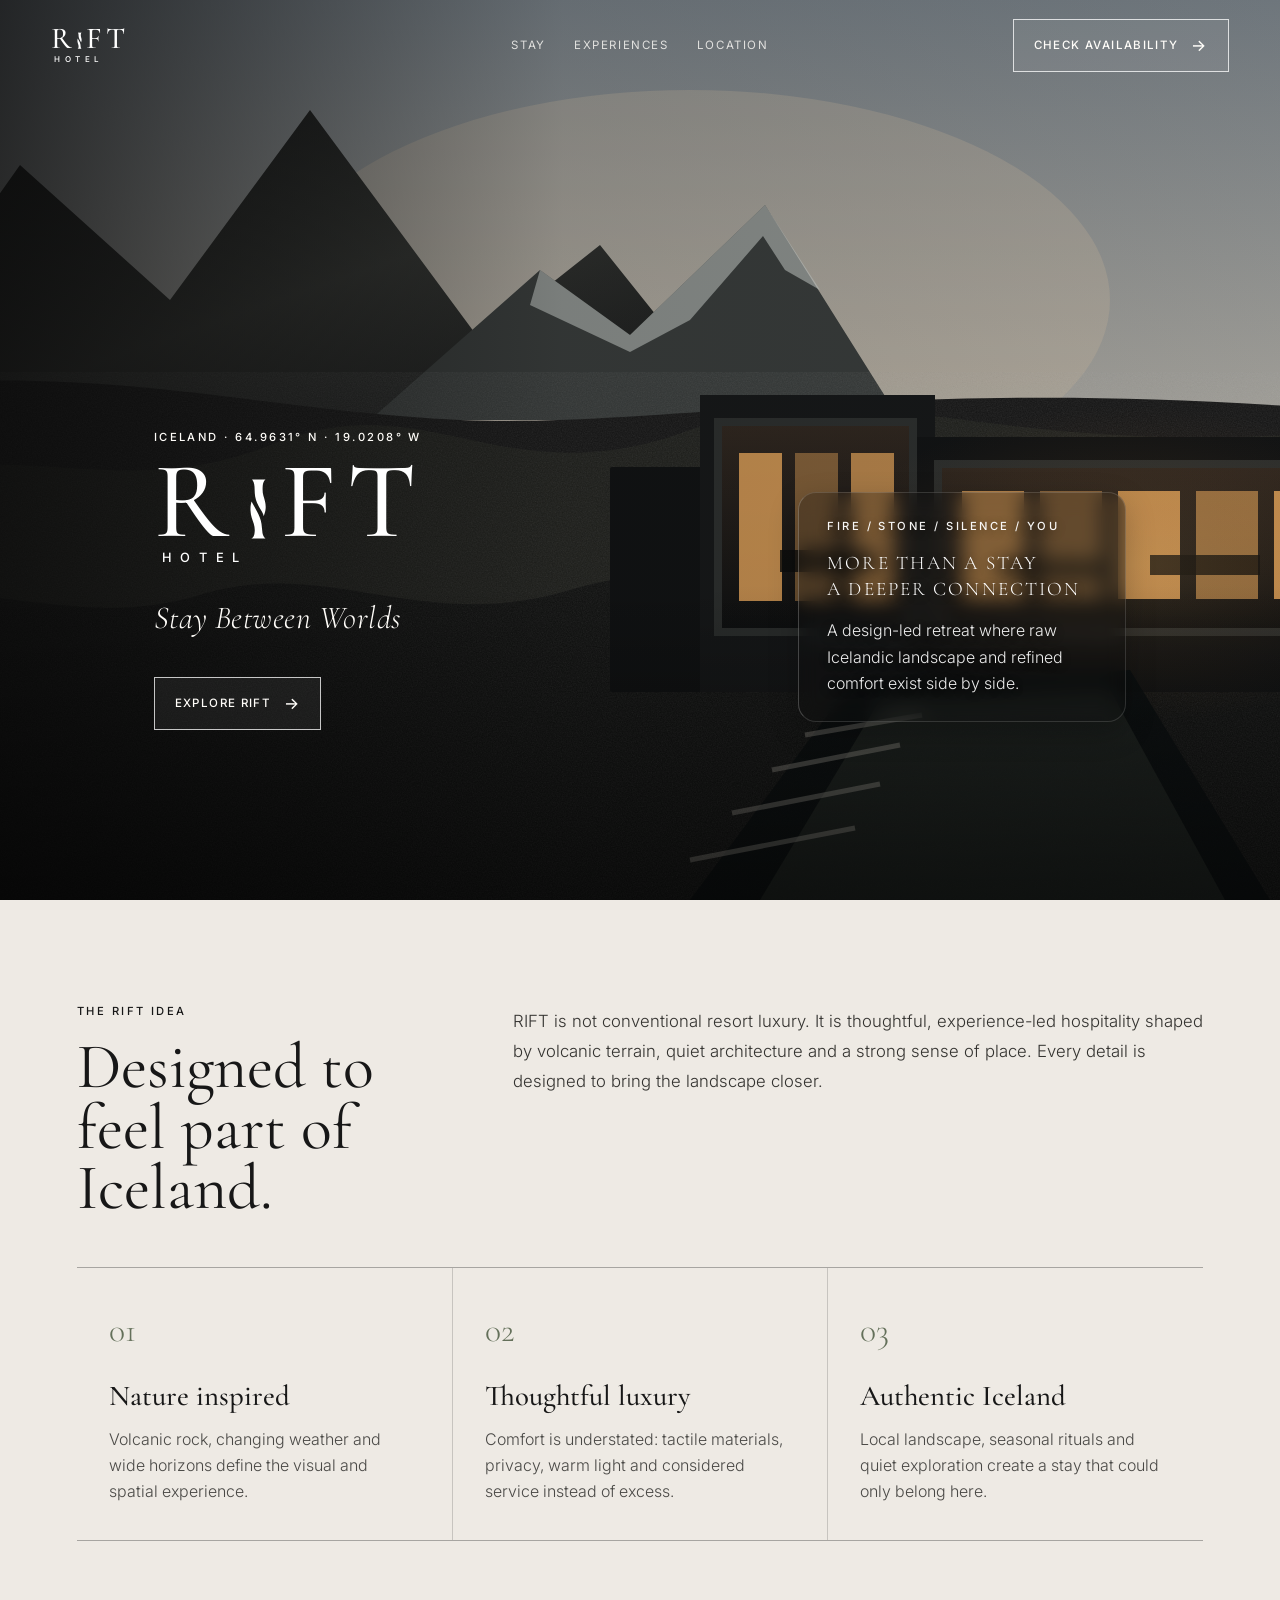
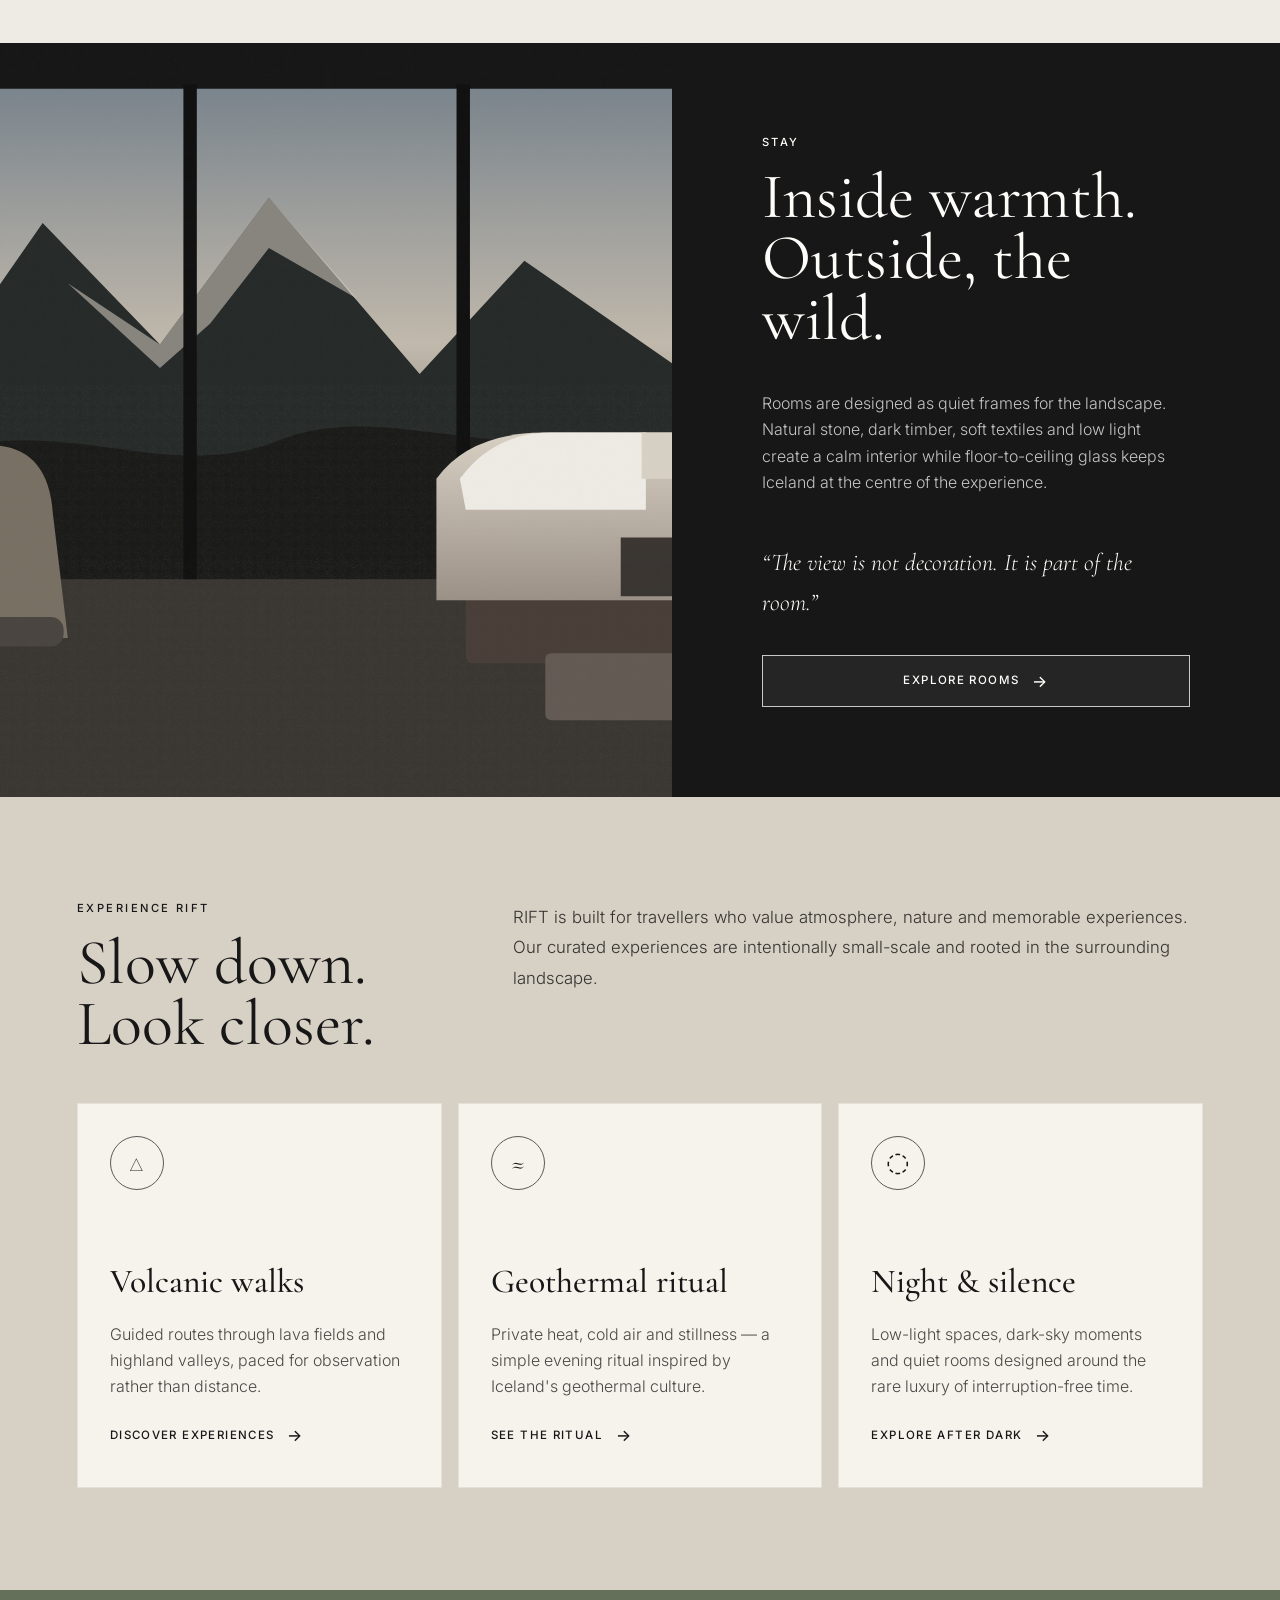
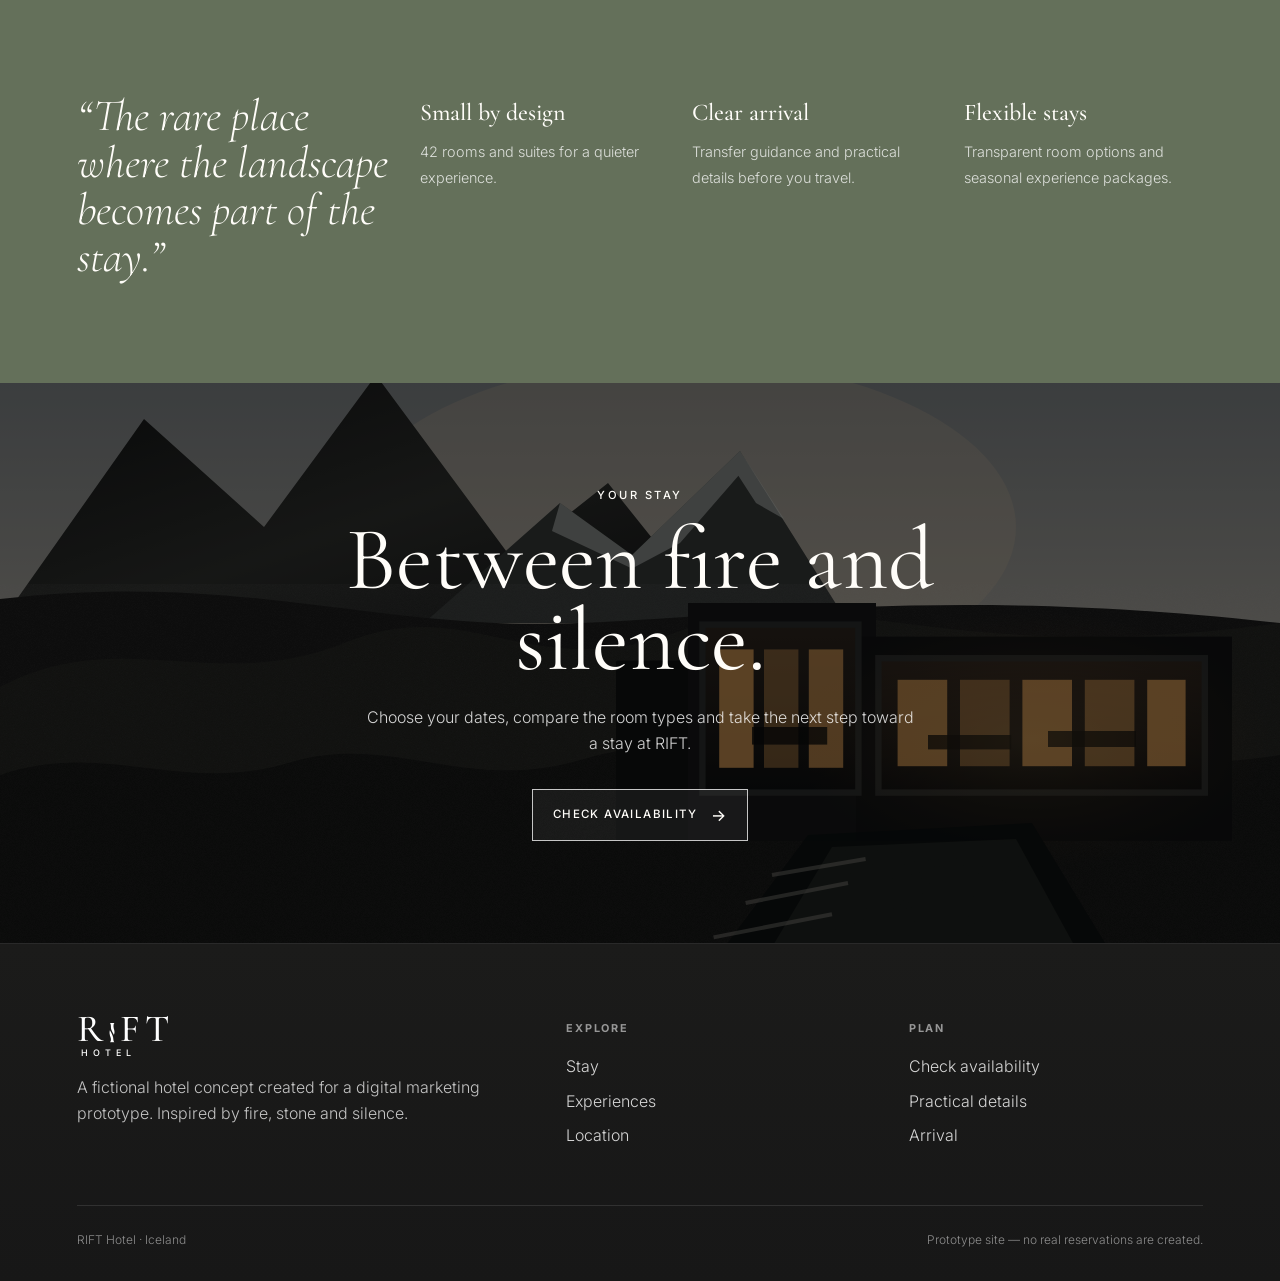
==== commit 4988b533: "Load 15 percent smaller custom I stylesheet" ====
--- a/index.html
+++ b/index.html
@@ -6,7 +6,7 @@
   <meta name="description" content="RIFT Hotel — a design-led Icelandic retreat shaped by fire, stone and silence.">
   <title>RIFT Hotel — Stay Between Worlds</title>
   <link rel="stylesheet" href="styles.css">
-  <link rel="stylesheet" href="brandmark-v5.css">
+  <link rel="stylesheet" href="brandmark-v6.css">
 </head>
 <body>
 <a class="skip-link" href="#main">Skip to content</a>
--- a/brandmark-v6.css
+++ b/brandmark-v6.css
@@ -0,0 +1,20 @@
+.sr-only{position:absolute!important;width:1px;height:1px;padding:0;margin:-1px;overflow:hidden;clip:rect(0,0,0,0);white-space:nowrap;border:0}
+.rift-wordmark{display:inline-flex;flex-direction:column;align-items:flex-start;text-decoration:none;color:#fff;line-height:1;gap:.32rem}
+.rift-wordmark-main{display:inline-flex;align-items:center;font-family:'Cormorant Garamond',Georgia,serif;font-weight:500;line-height:.72;letter-spacing:.13em;white-space:nowrap}
+.rift-wordmark-main .letters{display:inline-block}
+.rift-cut-i{position:relative;display:inline-block;width:.174em;height:.646em;margin:0 .13em 0 .03em;flex:0 0 auto;background:currentColor;transform:translateY(.07em);-webkit-mask:url("data:image/svg+xml,%3Csvg xmlns='http://www.w3.org/2000/svg' viewBox='0 0 72 245'%3E%3Cpath fill='black' d='M12 4 C17 9 21 19 22 33 C23 51 22 66 28 86 C33 102 41 115 49 128 C55 138 58 145 59 151 C63 140 67 127 67 114 C67 97 62 84 58 70 C54 56 54 42 55 29 C56 17 60 9 66 4 Z'/%3E%3Cpath fill='black' d='M10 92 C7 103 5 116 6 130 C7 149 13 164 19 181 C23 194 24 207 22 219 C21 229 17 236 9 241 L66 241 C60 235 56 228 54 218 C52 206 52 193 50 181 C47 162 40 147 32 132 C25 119 17 104 10 92 Z'/%3E%3C/svg%3E") center/contain no-repeat;mask:url("data:image/svg+xml,%3Csvg xmlns='http://www.w3.org/2000/svg' viewBox='0 0 72 245'%3E%3Cpath fill='black' d='M12 4 C17 9 21 19 22 33 C23 51 22 66 28 86 C33 102 41 115 49 128 C55 138 58 145 59 151 C63 140 67 127 67 114 C67 97 62 84 58 70 C54 56 54 42 55 29 C56 17 60 9 66 4 Z'/%3E%3Cpath fill='black' d='M10 92 C7 103 5 116 6 130 C7 149 13 164 19 181 C23 194 24 207 22 219 C21 229 17 236 9 241 L66 241 C60 235 56 228 54 218 C52 206 52 193 50 181 C47 162 40 147 32 132 C25 119 17 104 10 92 Z'/%3E%3C/svg%3E") center/contain no-repeat}
+.rift-cut-i::before,.rift-cut-i::after{display:none!important}
+.rift-hotel-label{font-family:'Inter',Arial,sans-serif;font-weight:500;line-height:1;letter-spacing:.56em;white-space:nowrap}
+.site-header .rift-wordmark-main{font-size:1.9rem}
+.site-header .rift-hotel-label{font-size:.5rem;margin-left:.18rem}
+.hero-rift-wordmark{display:inline-flex;flex-direction:column;align-items:flex-start;color:#fff;gap:.68rem;margin:0 0 1.75rem}
+.hero-rift-wordmark .rift-wordmark-main{font-size:clamp(5rem,8.5vw,8.2rem);letter-spacing:.09em}
+.hero-rift-wordmark .rift-cut-i{width:.168em;height:.638em;margin-left:.105em;margin-right:.13em;transform:translateY(.07em)}
+.hero-rift-wordmark .rift-hotel-label{font-size:clamp(.8rem,1vw,1rem);letter-spacing:.68em;margin-left:.5rem}
+.site-footer .rift-wordmark-main{font-size:2.4rem;letter-spacing:.12em}
+.site-footer .rift-hotel-label{font-size:.56rem;letter-spacing:.58em;margin-left:.24rem}
+.hero-aside{max-width:32rem!important;padding:1.5rem 1.75rem!important;margin-bottom:.5rem!important;background:rgba(12,12,12,.28)!important;border:1px solid rgba(255,255,255,.14)!important;border-left:1px solid rgba(255,255,255,.22)!important;border-radius:18px;backdrop-filter:blur(10px);-webkit-backdrop-filter:blur(10px);box-shadow:0 10px 30px rgba(0,0,0,.22)}
+.hero-aside .eyebrow{margin-bottom:1rem;color:rgba(255,255,255,.96);text-shadow:0 2px 10px rgba(0,0,0,.35)}
+.hero-aside .coordinates{font-family:'Cormorant Garamond',Georgia,serif;font-size:1.2rem!important;letter-spacing:.11em!important;line-height:1.35;color:#fff;margin-bottom:.9rem;text-shadow:0 2px 10px rgba(0,0,0,.35)}
+.hero-aside p{max-width:27rem!important;color:rgba(255,255,255,.92)!important;line-height:1.65;margin:0;text-shadow:0 2px 10px rgba(0,0,0,.35)}
+@media(max-width:760px){.site-header .rift-wordmark-main{font-size:1.55rem}.site-header .rift-hotel-label{font-size:.43rem;letter-spacing:.48em}.hero-rift-wordmark .rift-wordmark-main{font-size:clamp(4rem,18vw,6rem);letter-spacing:.08em}.hero-rift-wordmark .rift-hotel-label{font-size:.72rem;letter-spacing:.55em;margin-left:.36rem}.site-footer .rift-wordmark-main{font-size:2rem}.site-footer .rift-hotel-label{font-size:.5rem}}
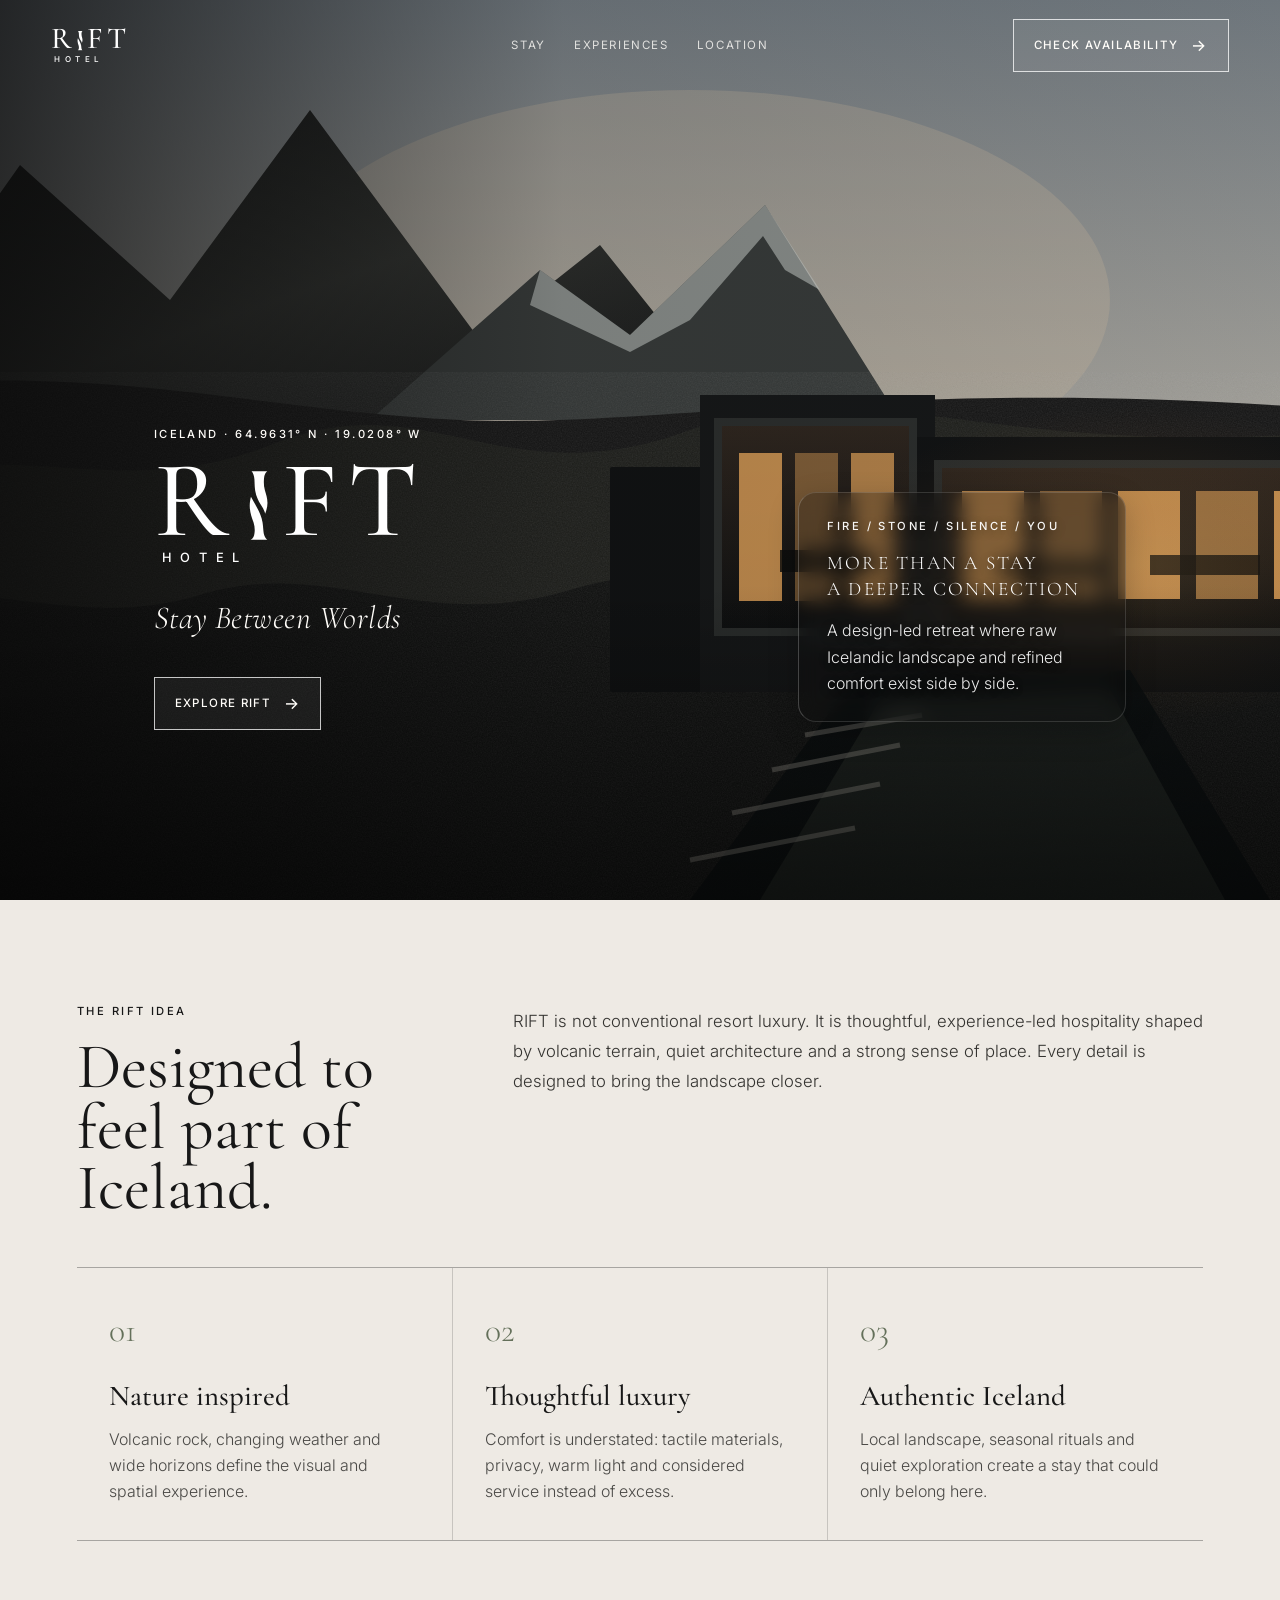
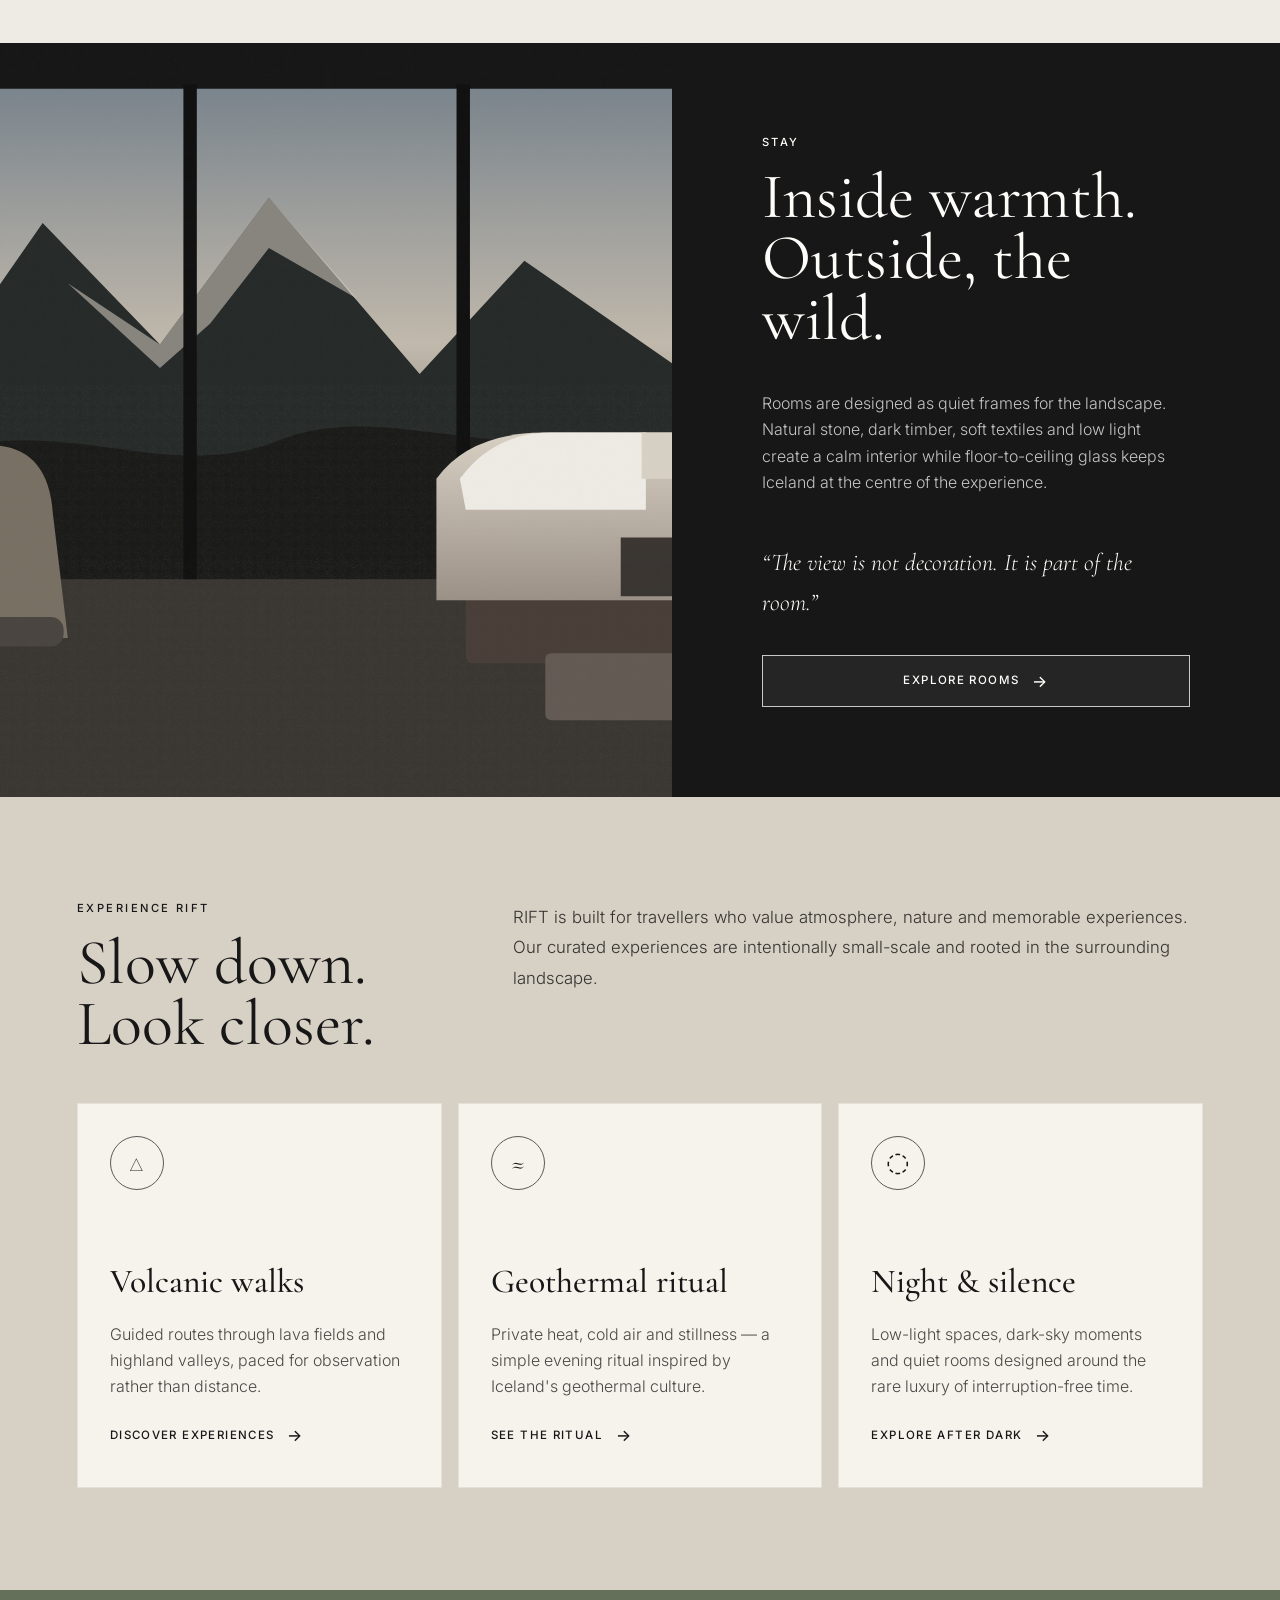
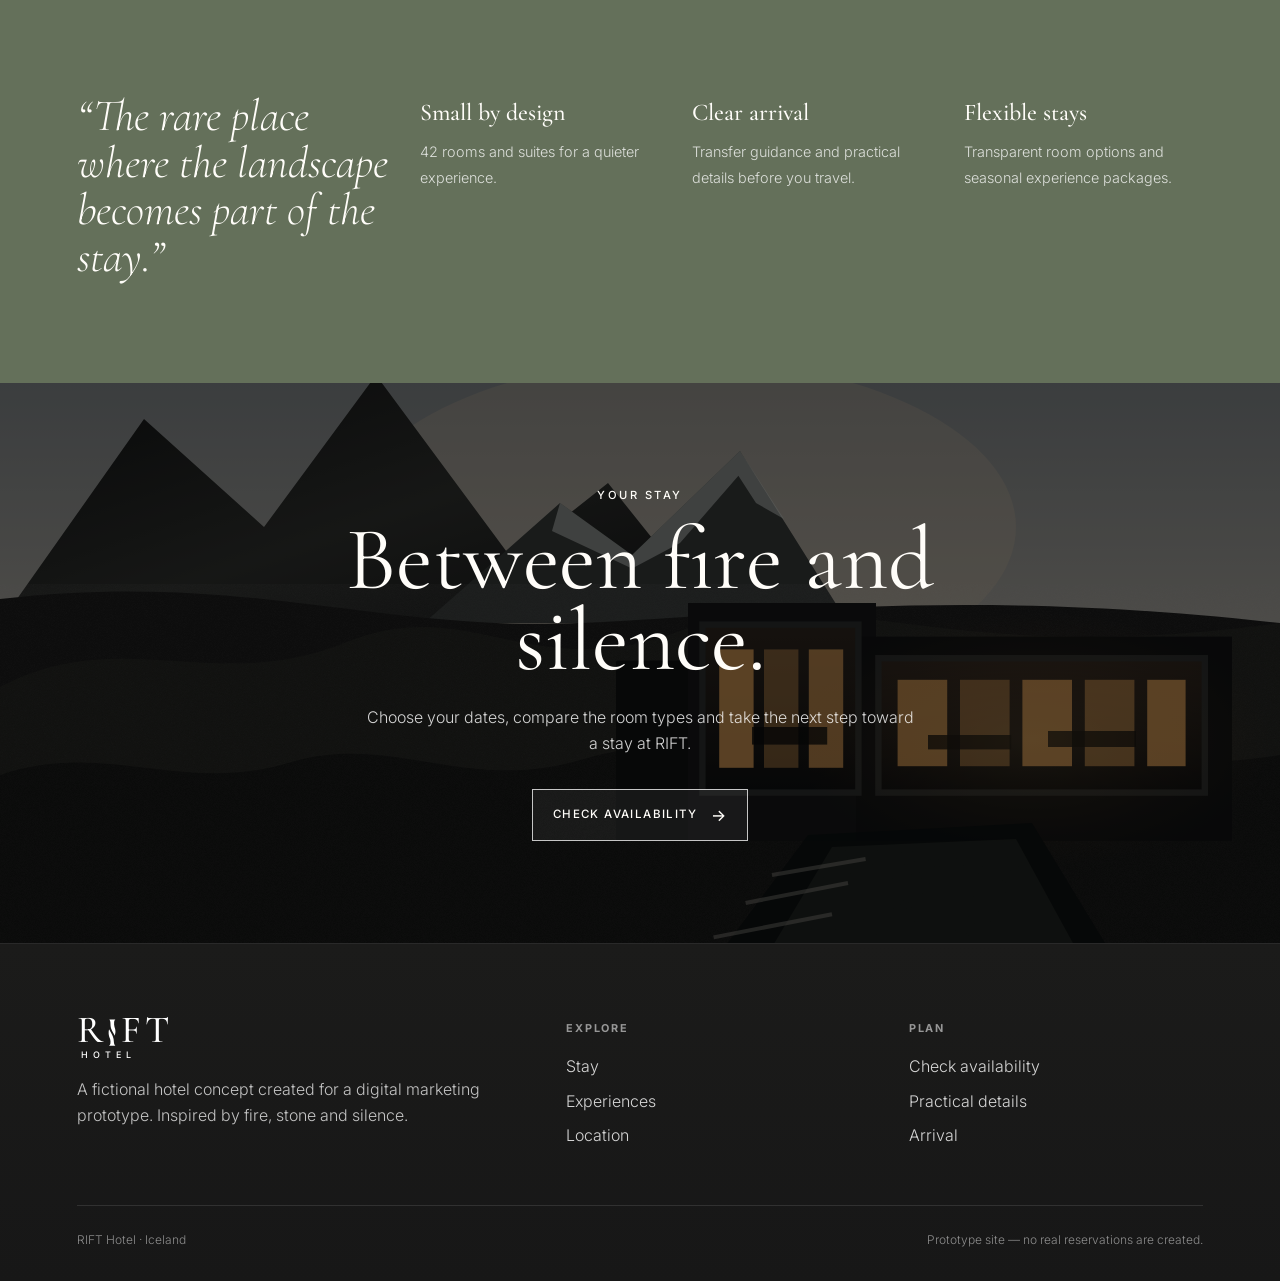
==== commit 421bf6aa: "Revert logo I to previous size" ====
--- a/index.html
+++ b/index.html
@@ -6,7 +6,7 @@
   <meta name="description" content="RIFT Hotel — a design-led Icelandic retreat shaped by fire, stone and silence.">
   <title>RIFT Hotel — Stay Between Worlds</title>
   <link rel="stylesheet" href="styles.css">
-  <link rel="stylesheet" href="brandmark-v6.css">
+  <link rel="stylesheet" href="brandmark-v5.css">
 </head>
 <body>
 <a class="skip-link" href="#main">Skip to content</a>
--- a/brandmark-v5.css
+++ b/brandmark-v5.css
@@ -0,0 +1,20 @@
+.sr-only{position:absolute!important;width:1px;height:1px;padding:0;margin:-1px;overflow:hidden;clip:rect(0,0,0,0);white-space:nowrap;border:0}
+.rift-wordmark{display:inline-flex;flex-direction:column;align-items:flex-start;text-decoration:none;color:#fff;line-height:1;gap:.32rem}
+.rift-wordmark-main{display:inline-flex;align-items:center;font-family:'Cormorant Garamond',Georgia,serif;font-weight:500;line-height:.72;letter-spacing:.13em;white-space:nowrap}
+.rift-wordmark-main .letters{display:inline-block}
+.rift-cut-i{position:relative;display:inline-block;width:.205em;height:.76em;margin:0 .12em 0 .025em;flex:0 0 auto;background:currentColor;transform:translateY(.055em);-webkit-mask:url("data:image/svg+xml,%3Csvg xmlns='http://www.w3.org/2000/svg' viewBox='0 0 72 245'%3E%3Cpath fill='black' d='M12 4 C17 9 21 19 22 33 C23 51 22 66 28 86 C33 102 41 115 49 128 C55 138 58 145 59 151 C63 140 67 127 67 114 C67 97 62 84 58 70 C54 56 54 42 55 29 C56 17 60 9 66 4 Z'/%3E%3Cpath fill='black' d='M10 92 C7 103 5 116 6 130 C7 149 13 164 19 181 C23 194 24 207 22 219 C21 229 17 236 9 241 L66 241 C60 235 56 228 54 218 C52 206 52 193 50 181 C47 162 40 147 32 132 C25 119 17 104 10 92 Z'/%3E%3C/svg%3E") center/contain no-repeat;mask:url("data:image/svg+xml,%3Csvg xmlns='http://www.w3.org/2000/svg' viewBox='0 0 72 245'%3E%3Cpath fill='black' d='M12 4 C17 9 21 19 22 33 C23 51 22 66 28 86 C33 102 41 115 49 128 C55 138 58 145 59 151 C63 140 67 127 67 114 C67 97 62 84 58 70 C54 56 54 42 55 29 C56 17 60 9 66 4 Z'/%3E%3Cpath fill='black' d='M10 92 C7 103 5 116 6 130 C7 149 13 164 19 181 C23 194 24 207 22 219 C21 229 17 236 9 241 L66 241 C60 235 56 228 54 218 C52 206 52 193 50 181 C47 162 40 147 32 132 C25 119 17 104 10 92 Z'/%3E%3C/svg%3E") center/contain no-repeat}
+.rift-cut-i::before,.rift-cut-i::after{display:none!important}
+.rift-hotel-label{font-family:'Inter',Arial,sans-serif;font-weight:500;line-height:1;letter-spacing:.56em;white-space:nowrap}
+.site-header .rift-wordmark-main{font-size:1.9rem}
+.site-header .rift-hotel-label{font-size:.5rem;margin-left:.18rem}
+.hero-rift-wordmark{display:inline-flex;flex-direction:column;align-items:flex-start;color:#fff;gap:.68rem;margin:0 0 1.75rem}
+.hero-rift-wordmark .rift-wordmark-main{font-size:clamp(5rem,8.5vw,8.2rem);letter-spacing:.09em}
+.hero-rift-wordmark .rift-cut-i{width:.198em;height:.75em;margin-left:.095em;margin-right:.12em;transform:translateY(.055em)}
+.hero-rift-wordmark .rift-hotel-label{font-size:clamp(.8rem,1vw,1rem);letter-spacing:.68em;margin-left:.5rem}
+.site-footer .rift-wordmark-main{font-size:2.4rem;letter-spacing:.12em}
+.site-footer .rift-hotel-label{font-size:.56rem;letter-spacing:.58em;margin-left:.24rem}
+.hero-aside{max-width:32rem!important;padding:1.5rem 1.75rem!important;margin-bottom:.5rem!important;background:rgba(12,12,12,.28)!important;border:1px solid rgba(255,255,255,.14)!important;border-left:1px solid rgba(255,255,255,.22)!important;border-radius:18px;backdrop-filter:blur(10px);-webkit-backdrop-filter:blur(10px);box-shadow:0 10px 30px rgba(0,0,0,.22)}
+.hero-aside .eyebrow{margin-bottom:1rem;color:rgba(255,255,255,.96);text-shadow:0 2px 10px rgba(0,0,0,.35)}
+.hero-aside .coordinates{font-family:'Cormorant Garamond',Georgia,serif;font-size:1.2rem!important;letter-spacing:.11em!important;line-height:1.35;color:#fff;margin-bottom:.9rem;text-shadow:0 2px 10px rgba(0,0,0,.35)}
+.hero-aside p{max-width:27rem!important;color:rgba(255,255,255,.92)!important;line-height:1.65;margin:0;text-shadow:0 2px 10px rgba(0,0,0,.35)}
+@media(max-width:760px){.site-header .rift-wordmark-main{font-size:1.55rem}.site-header .rift-hotel-label{font-size:.43rem;letter-spacing:.48em}.hero-rift-wordmark .rift-wordmark-main{font-size:clamp(4rem,18vw,6rem);letter-spacing:.08em}.hero-rift-wordmark .rift-hotel-label{font-size:.72rem;letter-spacing:.55em;margin-left:.36rem}.site-footer .rift-wordmark-main{font-size:2rem}.site-footer .rift-hotel-label{font-size:.5rem}}
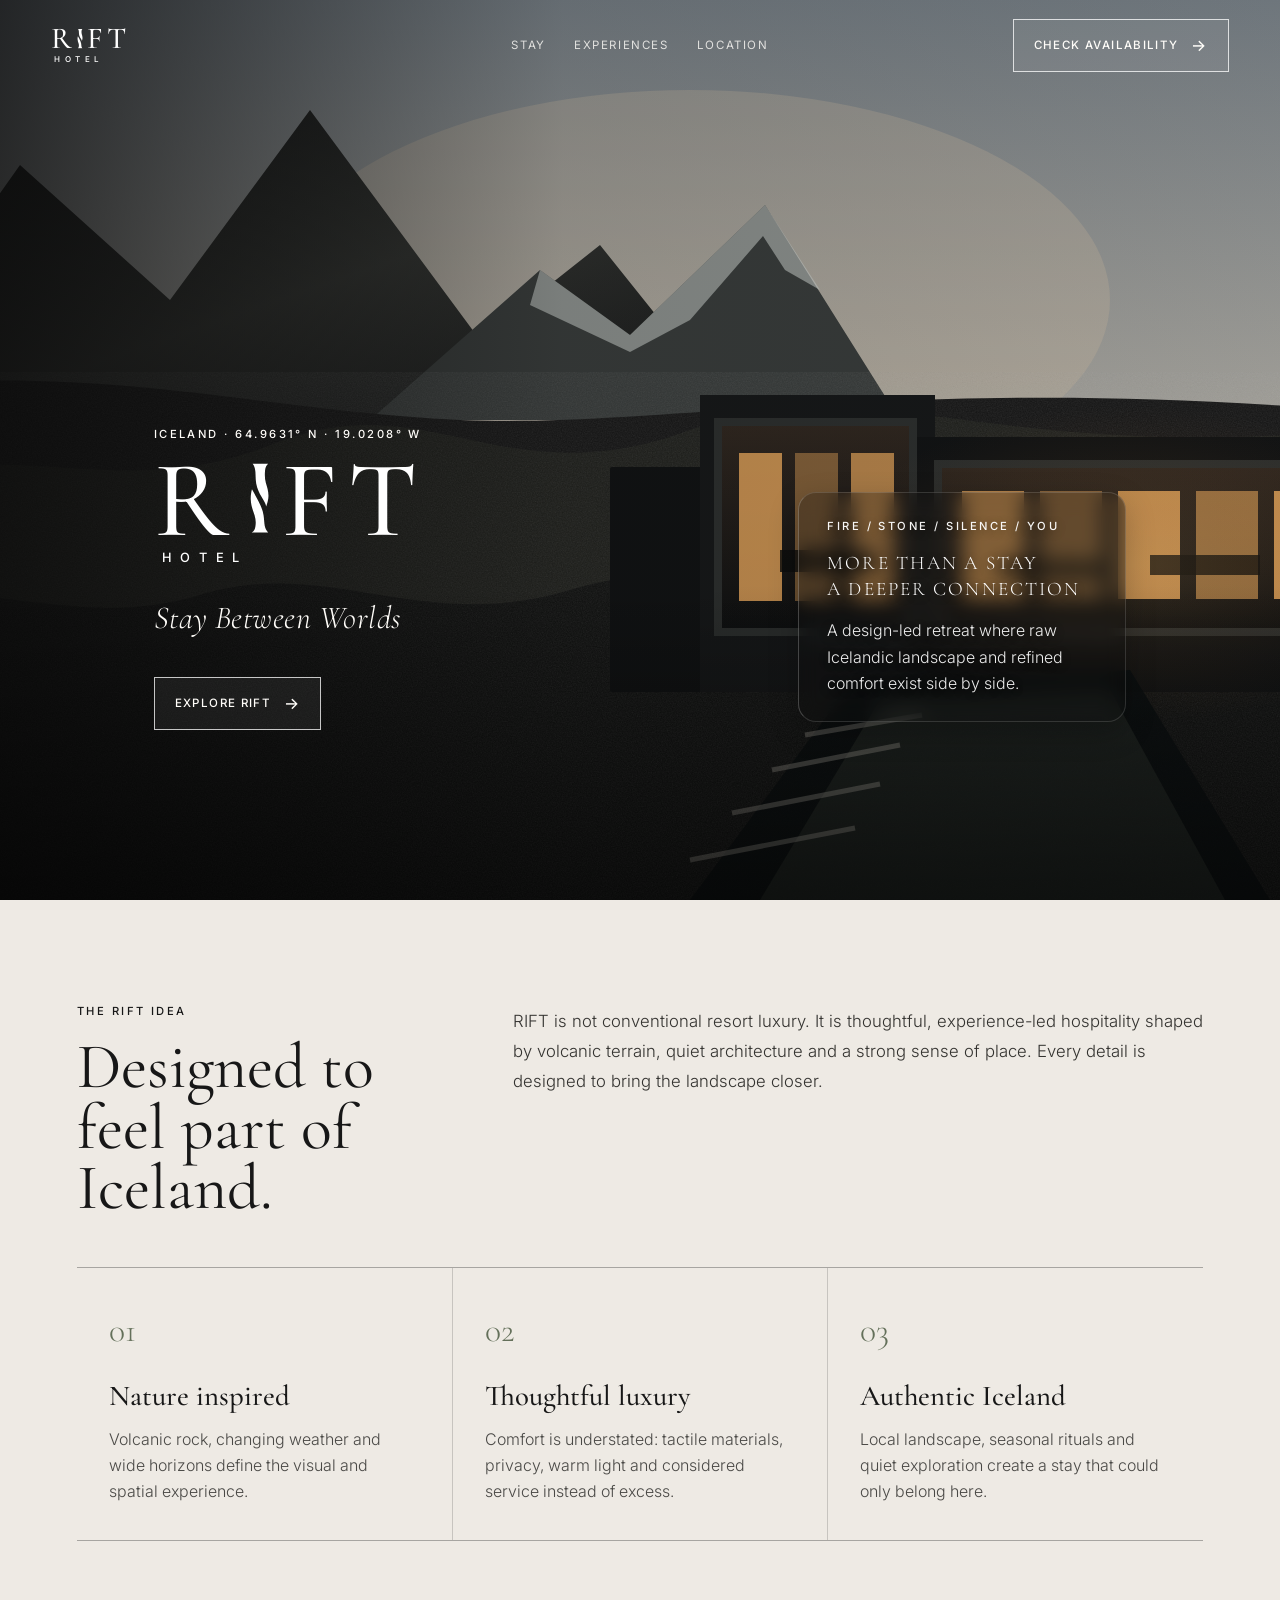
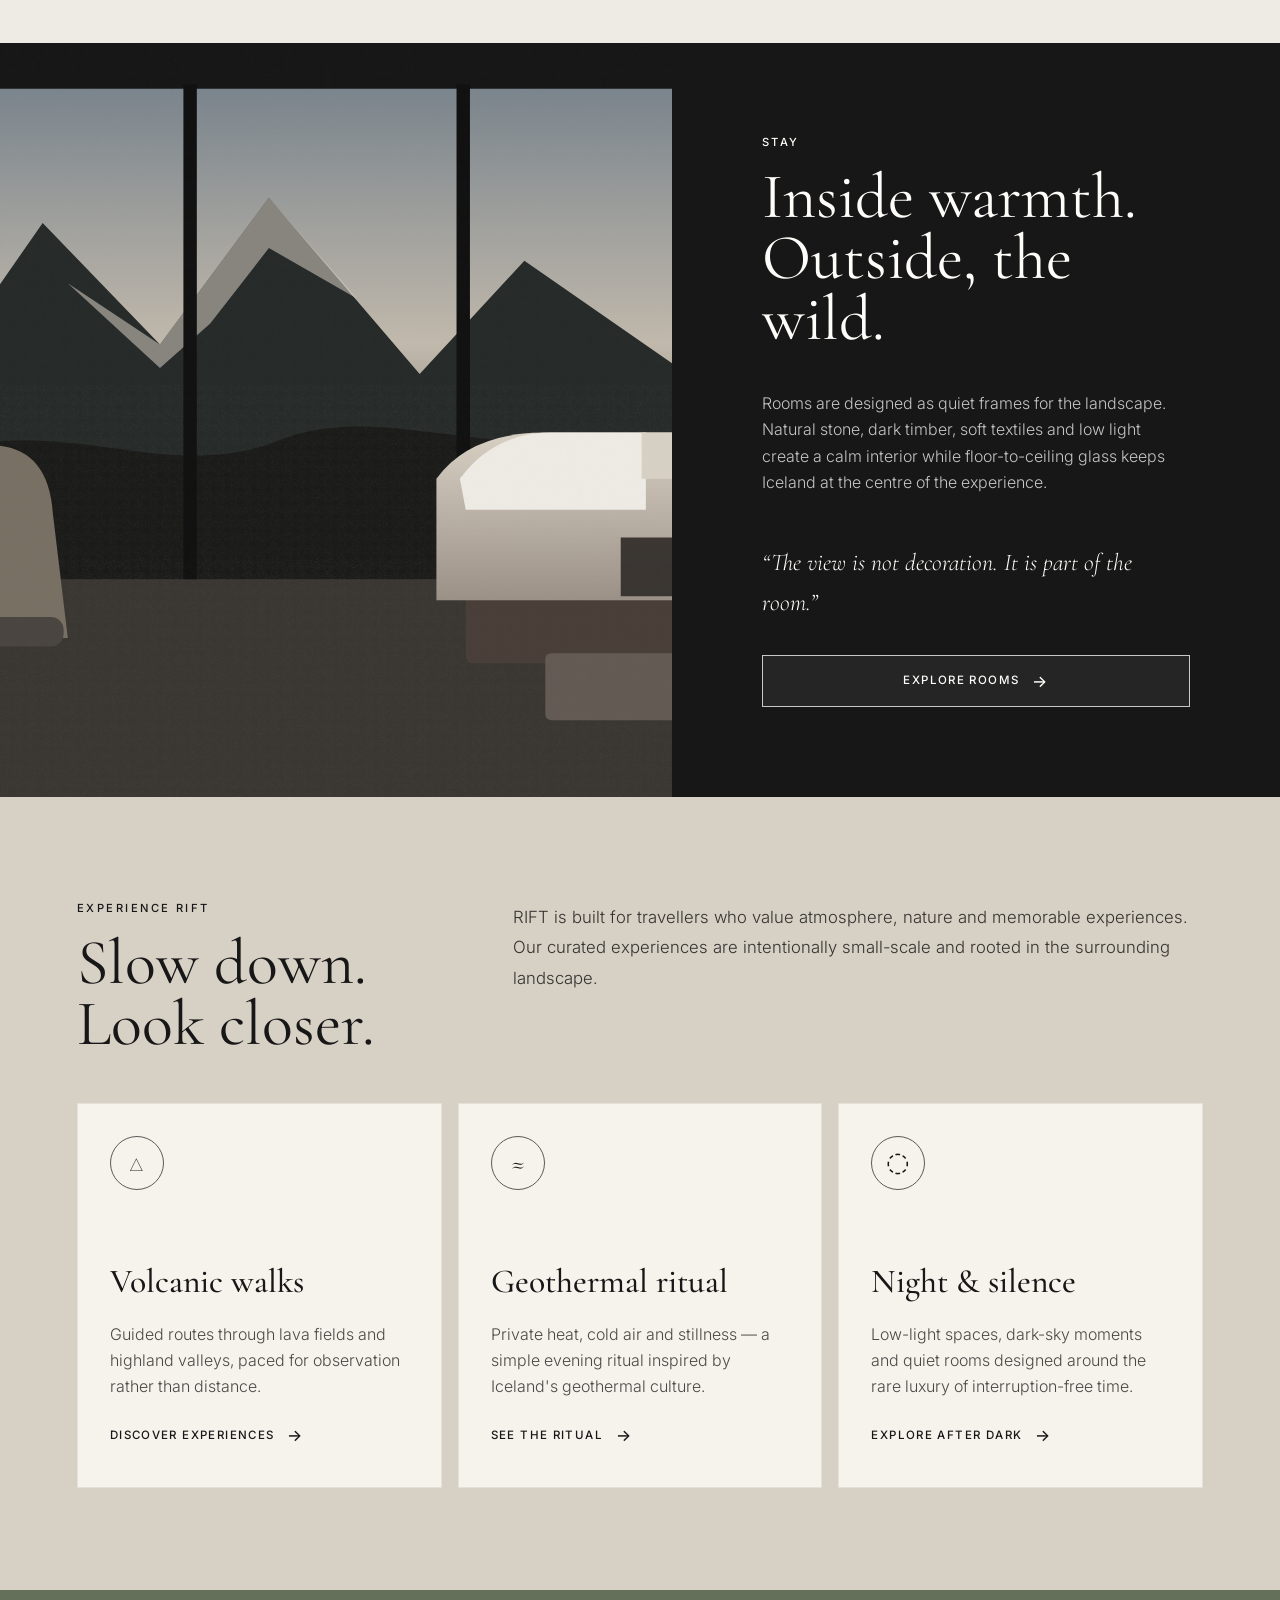
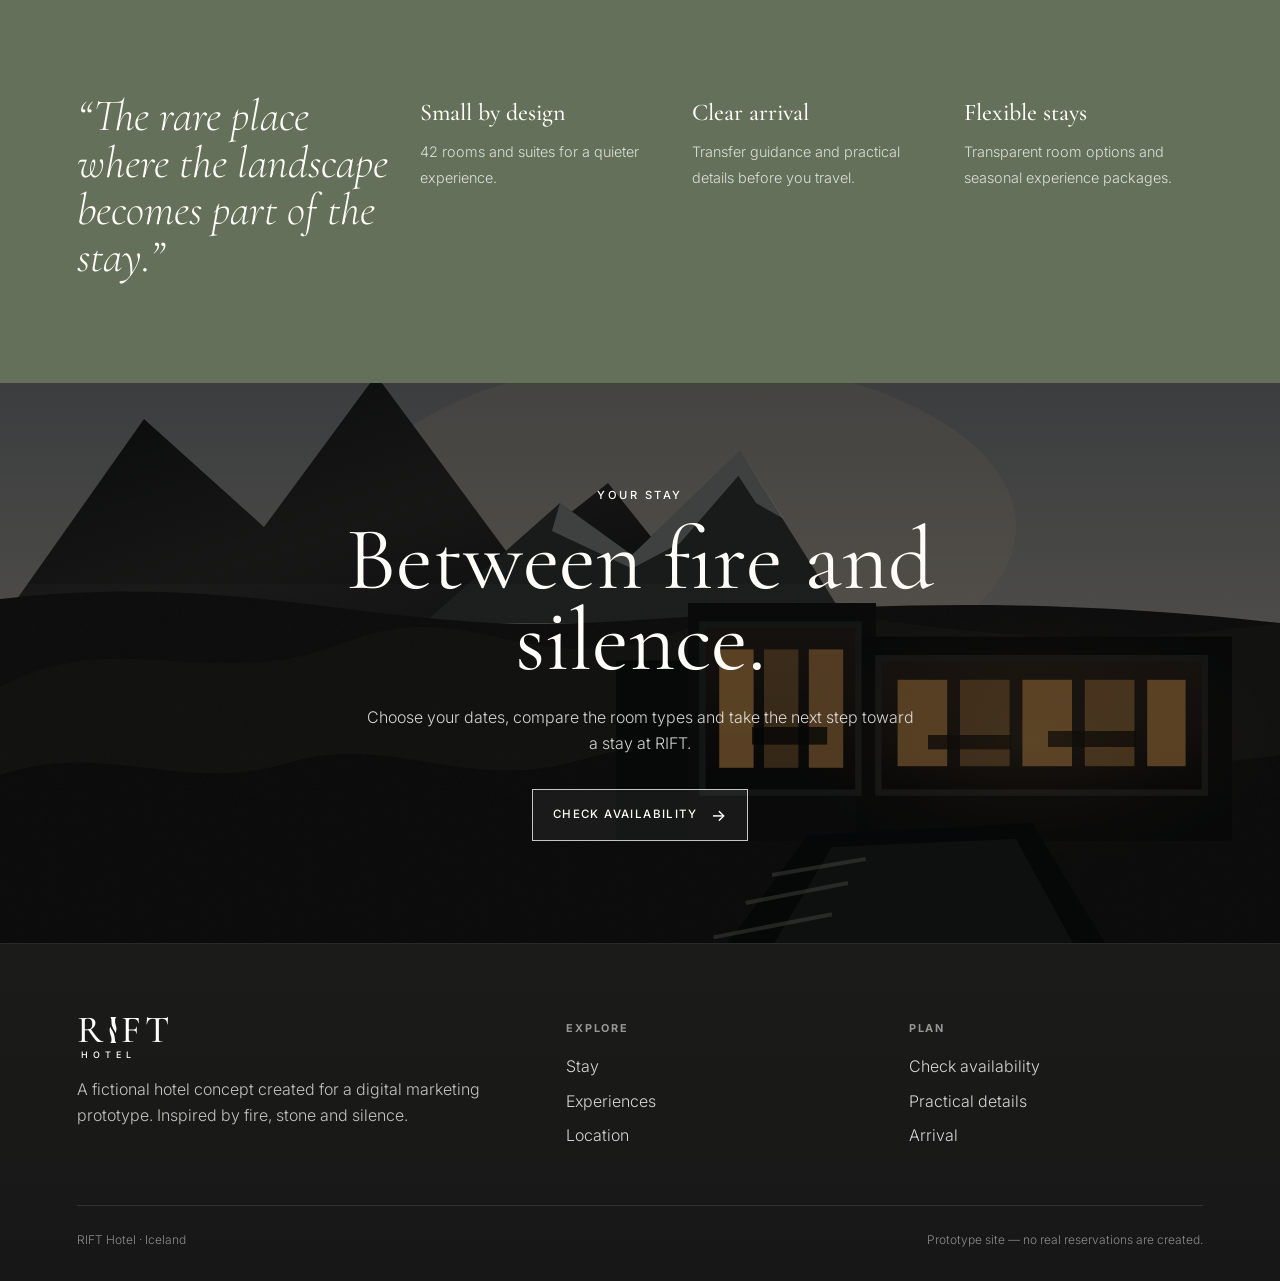
==== commit 50017b83: "Load adjusted custom I positioning" ====
--- a/index.html
+++ b/index.html
@@ -6,7 +6,7 @@
   <meta name="description" content="RIFT Hotel — a design-led Icelandic retreat shaped by fire, stone and silence.">
   <title>RIFT Hotel — Stay Between Worlds</title>
   <link rel="stylesheet" href="styles.css">
-  <link rel="stylesheet" href="brandmark-v5.css">
+  <link rel="stylesheet" href="brandmark-v7.css">
 </head>
 <body>
 <a class="skip-link" href="#main">Skip to content</a>
--- a/brandmark-v7.css
+++ b/brandmark-v7.css
@@ -0,0 +1,20 @@
+.sr-only{position:absolute!important;width:1px;height:1px;padding:0;margin:-1px;overflow:hidden;clip:rect(0,0,0,0);white-space:nowrap;border:0}
+.rift-wordmark{display:inline-flex;flex-direction:column;align-items:flex-start;text-decoration:none;color:#fff;line-height:1;gap:.32rem}
+.rift-wordmark-main{display:inline-flex;align-items:center;font-family:'Cormorant Garamond',Georgia,serif;font-weight:500;line-height:.72;letter-spacing:.13em;white-space:nowrap}
+.rift-wordmark-main .letters{display:inline-block}
+.rift-cut-i{position:relative;display:inline-block;width:.205em;height:.76em;margin:0 .11em 0 .035em;flex:0 0 auto;background:currentColor;transform:translateY(-.012em);-webkit-mask:url("data:image/svg+xml,%3Csvg xmlns='http://www.w3.org/2000/svg' viewBox='0 0 72 245'%3E%3Cpath fill='black' d='M12 4 C17 9 21 19 22 33 C23 51 22 66 28 86 C33 102 41 115 49 128 C55 138 58 145 59 151 C63 140 67 127 67 114 C67 97 62 84 58 70 C54 56 54 42 55 29 C56 17 60 9 66 4 Z'/%3E%3Cpath fill='black' d='M10 92 C7 103 5 116 6 130 C7 149 13 164 19 181 C23 194 24 207 22 219 C21 229 17 236 9 241 L66 241 C60 235 56 228 54 218 C52 206 52 193 50 181 C47 162 40 147 32 132 C25 119 17 104 10 92 Z'/%3E%3C/svg%3E") center/contain no-repeat;mask:url("data:image/svg+xml,%3Csvg xmlns='http://www.w3.org/2000/svg' viewBox='0 0 72 245'%3E%3Cpath fill='black' d='M12 4 C17 9 21 19 22 33 C23 51 22 66 28 86 C33 102 41 115 49 128 C55 138 58 145 59 151 C63 140 67 127 67 114 C67 97 62 84 58 70 C54 56 54 42 55 29 C56 17 60 9 66 4 Z'/%3E%3Cpath fill='black' d='M10 92 C7 103 5 116 6 130 C7 149 13 164 19 181 C23 194 24 207 22 219 C21 229 17 236 9 241 L66 241 C60 235 56 228 54 218 C52 206 52 193 50 181 C47 162 40 147 32 132 C25 119 17 104 10 92 Z'/%3E%3C/svg%3E") center/contain no-repeat}
+.rift-cut-i::before,.rift-cut-i::after{display:none!important}
+.rift-hotel-label{font-family:'Inter',Arial,sans-serif;font-weight:500;line-height:1;letter-spacing:.56em;white-space:nowrap}
+.site-header .rift-wordmark-main{font-size:1.9rem}
+.site-header .rift-hotel-label{font-size:.5rem;margin-left:.18rem}
+.hero-rift-wordmark{display:inline-flex;flex-direction:column;align-items:flex-start;color:#fff;gap:.68rem;margin:0 0 1.75rem}
+.hero-rift-wordmark .rift-wordmark-main{font-size:clamp(5rem,8.5vw,8.2rem);letter-spacing:.09em}
+.hero-rift-wordmark .rift-cut-i{width:.198em;height:.75em;margin-left:.105em;margin-right:.11em;transform:translateY(-.012em)}
+.hero-rift-wordmark .rift-hotel-label{font-size:clamp(.8rem,1vw,1rem);letter-spacing:.68em;margin-left:.5rem}
+.site-footer .rift-wordmark-main{font-size:2.4rem;letter-spacing:.12em}
+.site-footer .rift-hotel-label{font-size:.56rem;letter-spacing:.58em;margin-left:.24rem}
+.hero-aside{max-width:32rem!important;padding:1.5rem 1.75rem!important;margin-bottom:.5rem!important;background:rgba(12,12,12,.28)!important;border:1px solid rgba(255,255,255,.14)!important;border-left:1px solid rgba(255,255,255,.22)!important;border-radius:18px;backdrop-filter:blur(10px);-webkit-backdrop-filter:blur(10px);box-shadow:0 10px 30px rgba(0,0,0,.22)}
+.hero-aside .eyebrow{margin-bottom:1rem;color:rgba(255,255,255,.96);text-shadow:0 2px 10px rgba(0,0,0,.35)}
+.hero-aside .coordinates{font-family:'Cormorant Garamond',Georgia,serif;font-size:1.2rem!important;letter-spacing:.11em!important;line-height:1.35;color:#fff;margin-bottom:.9rem;text-shadow:0 2px 10px rgba(0,0,0,.35)}
+.hero-aside p{max-width:27rem!important;color:rgba(255,255,255,.92)!important;line-height:1.65;margin:0;text-shadow:0 2px 10px rgba(0,0,0,.35)}
+@media(max-width:760px){.site-header .rift-wordmark-main{font-size:1.55rem}.site-header .rift-hotel-label{font-size:.43rem;letter-spacing:.48em}.hero-rift-wordmark .rift-wordmark-main{font-size:clamp(4rem,18vw,6rem);letter-spacing:.08em}.hero-rift-wordmark .rift-hotel-label{font-size:.72rem;letter-spacing:.55em;margin-left:.36rem}.site-footer .rift-wordmark-main{font-size:2rem}.site-footer .rift-hotel-label{font-size:.5rem}}
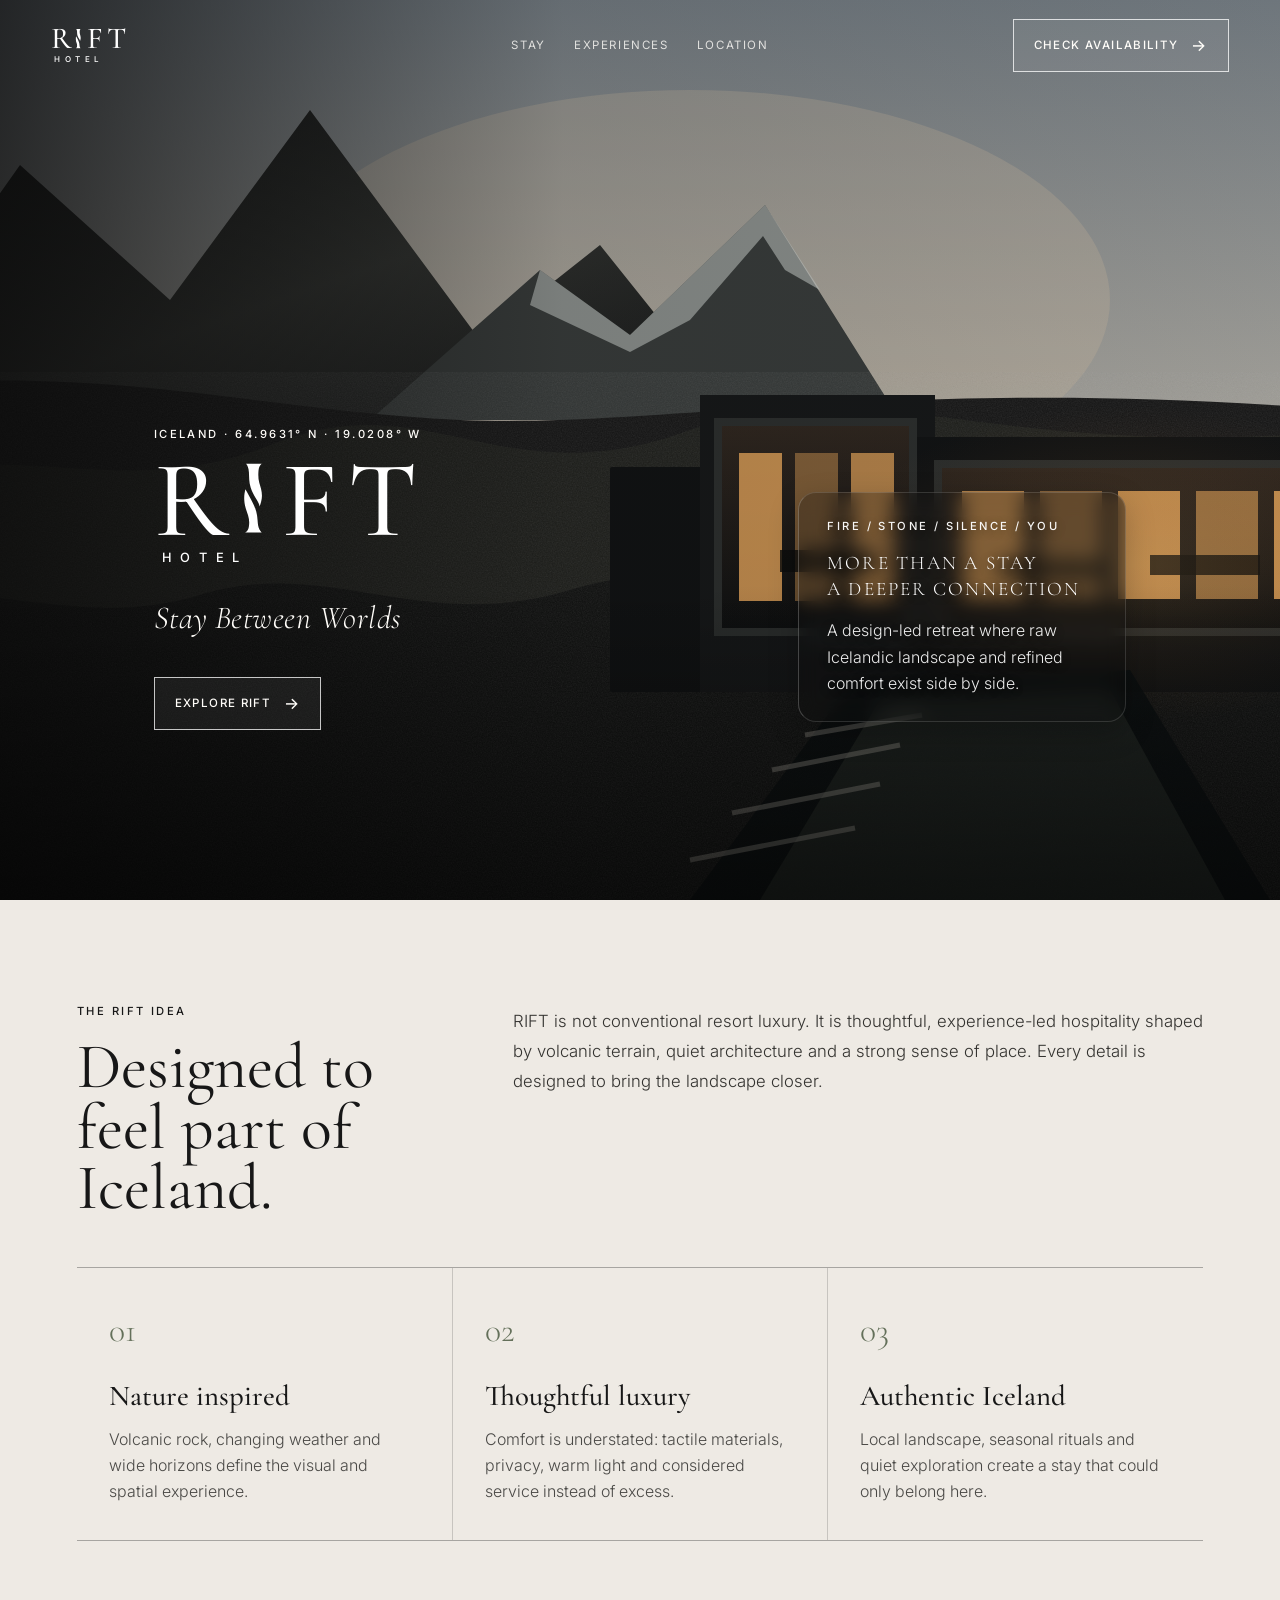
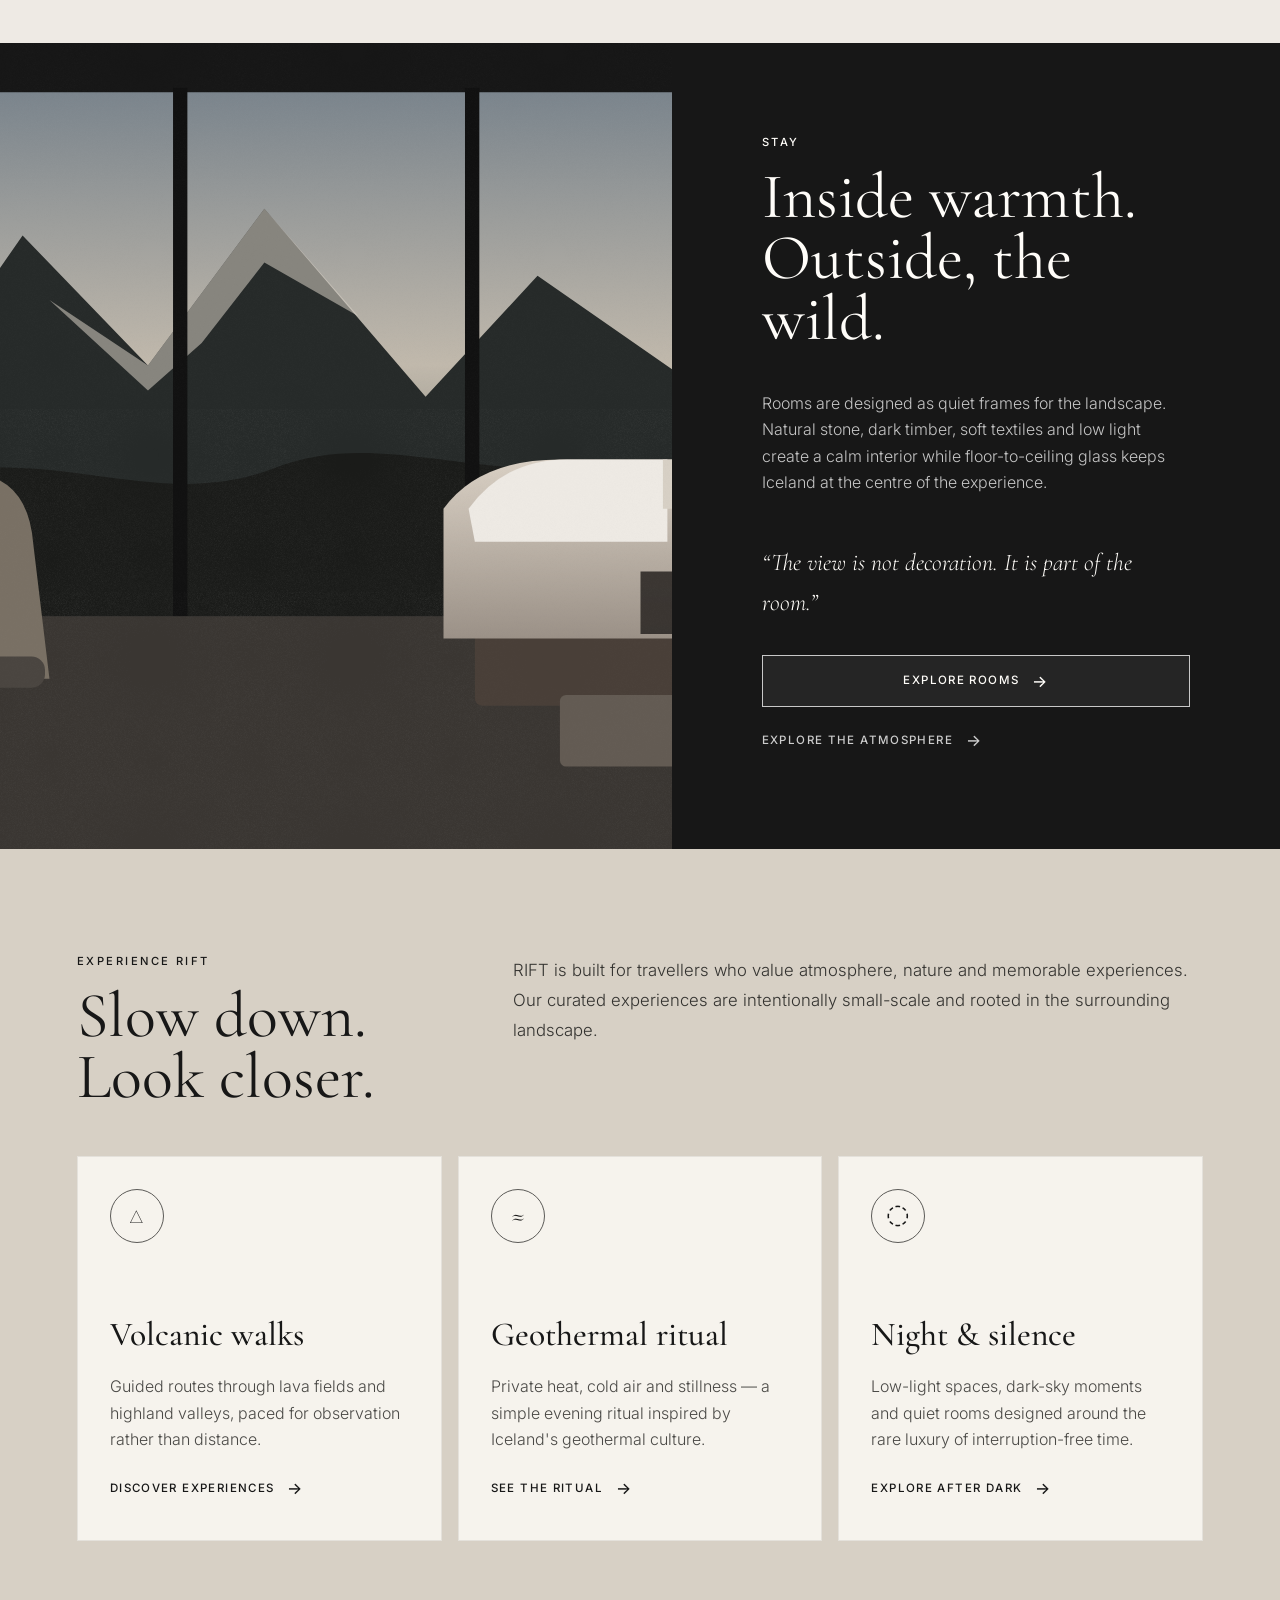
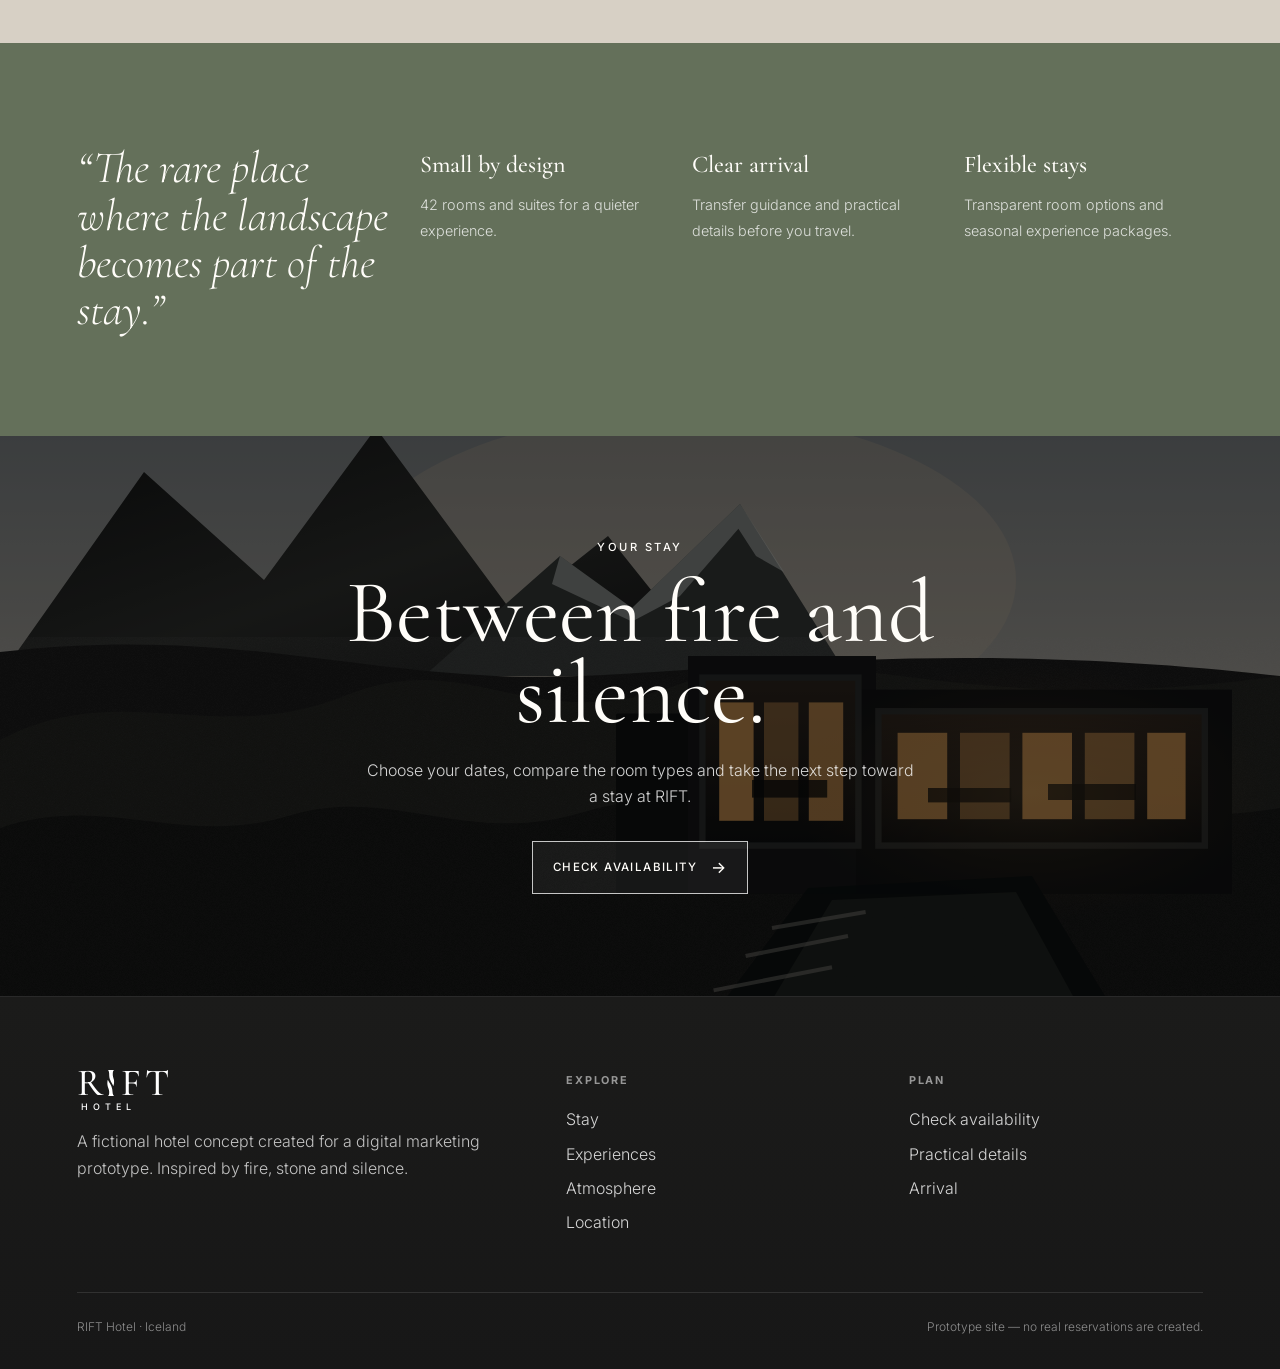
==== commit 5c1578a5: "Link homepage and footer to Atmosphere page" ====
--- a/index.html
+++ b/index.html
@@ -64,6 +64,7 @@
       <p>Rooms are designed as quiet frames for the landscape. Natural stone, dark timber, soft textiles and low light create a calm interior while floor-to-ceiling glass keeps Iceland at the centre of the experience.</p>
       <p class="quote">“The view is not decoration. It is part of the room.”</p>
       <a class="btn btn-light" href="stay.html">Explore rooms</a>
+      <a class="text-link homepage-atmosphere-link" href="atmosphere.html">Explore the atmosphere</a>
     </div>
   </section>
 
@@ -103,7 +104,7 @@
 <footer class="site-footer">
   <div class="footer-inner">
     <div class="footer-brand"><a class="rift-wordmark" href="index.html" aria-label="RIFT Hotel home"><span class="rift-wordmark-main"><span class="letters">R</span><span class="rift-cut-i" aria-hidden="true"></span><span class="letters">FT</span></span><span class="rift-hotel-label">HOTEL</span></a><p>A fictional hotel concept created for a digital marketing prototype. Inspired by fire, stone and silence.</p></div>
-    <div class="footer-col"><h4>Explore</h4><a href="stay.html">Stay</a><a href="experiences.html">Experiences</a><a href="location.html">Location</a></div>
+    <div class="footer-col"><h4>Explore</h4><a href="stay.html">Stay</a><a href="experiences.html">Experiences</a><a href="atmosphere.html">Atmosphere</a><a href="location.html">Location</a></div>
     <div class="footer-col"><h4>Plan</h4><a href="book.html">Check availability</a><a href="location.html#practical">Practical details</a><a href="location.html#arrival">Arrival</a></div>
   </div>
   <div class="footer-bottom"><span>RIFT Hotel · Iceland</span><span>Prototype site — no real reservations are created.</span></div>
--- a/styles.css
+++ b/styles.css
@@ -168,6 +168,36 @@
 .result-price { text-align: right; font-family: var(--serif); font-size: 1.5rem; }
 .mobile-nav { display: none; }
 
+/* Atmosphere page */
+.atmosphere-hero { min-height: 82svh; --page-bg: url('https://images.unsplash.com/photo-1767987501833-8c52105854f5?auto=format&fit=crop&w=2400&q=86'); background-position: center 56%; }
+.atmosphere-hero::before { content: ''; position: absolute; inset: 0; background: linear-gradient(180deg,rgba(0,0,0,.08),rgba(0,0,0,.34)); pointer-events: none; }
+.atmosphere-hero { position: relative; }
+.atmosphere-hero .content { position: relative; z-index: 1; }
+.atmosphere-hero h1 { max-width: 1050px; }
+.atmosphere-section { overflow: hidden; }
+.atmosphere-landscape { background: var(--ash); }
+.atmosphere-retreat { background: var(--obsidian); color: var(--white); }
+.atmosphere-retreat .section-head p { color: rgba(255,255,255,.72); }
+.atmosphere-experience { background: var(--stone); }
+.atmosphere-gallery { display: grid; grid-template-columns: repeat(12,minmax(0,1fr)); gap: clamp(.75rem,1.5vw,1.4rem); align-items: start; }
+.atmosphere-frame { margin: 0; position: relative; overflow: hidden; background: var(--lava); }
+.atmosphere-frame img { width: 100%; height: 100%; object-fit: cover; transition: transform .7s cubic-bezier(.2,.7,.2,1), filter .4s ease; filter: saturate(.82) contrast(1.03); }
+.atmosphere-frame:hover img { transform: scale(1.018); }
+.atmosphere-frame figcaption { position: absolute; left: 1rem; bottom: 1rem; color: var(--white); text-transform: uppercase; letter-spacing: .18em; font-size: .64rem; font-weight: 500; text-shadow: 0 2px 12px rgba(0,0,0,.6); }
+.atmosphere-frame::after { content: ''; position: absolute; inset: auto 0 0; height: 36%; background: linear-gradient(transparent,rgba(0,0,0,.42)); pointer-events: none; }
+.atmo-feature { grid-column: span 8; aspect-ratio: 16/9; }
+.atmo-portrait { grid-column: span 4; aspect-ratio: 4/5; margin-top: clamp(2rem,5vw,5rem); }
+.atmo-offset { grid-column: 3 / span 8; aspect-ratio: 3/2; margin-top: clamp(.8rem,2vw,1.8rem); }
+.retreat-gallery .atmo-portrait { grid-column: 1 / span 4; margin-top: 0; }
+.retreat-gallery .atmo-feature { grid-column: 5 / span 8; margin-top: clamp(3rem,6vw,6rem); }
+.retreat-gallery .atmo-offset { grid-column: 2 / span 7; margin-top: clamp(1rem,3vw,2.5rem); }
+.experience-gallery .atmo-feature { grid-column: 1 / span 8; }
+.experience-gallery .atmo-portrait { grid-column: 9 / span 4; margin-top: clamp(3rem,7vw,7rem); }
+.experience-gallery .atmo-offset { grid-column: 4 / span 7; }
+.atmosphere-conversion { min-height: 600px; background-image: linear-gradient(rgba(0,0,0,.62),rgba(0,0,0,.62)), url('https://images.unsplash.com/photo-1761927456047-a6e188d47286?auto=format&fit=crop&w=2200&q=84'); background-position: center 58%; }
+.homepage-atmosphere-link { color: rgba(255,255,255,.78); margin-top: .85rem; align-self: flex-start; }
+.homepage-atmosphere-link:hover { color: var(--white); }
+
 @media (max-width:980px) {
   .site-header { grid-template-columns: 1fr auto; }
   .desktop-nav, .header-cta { display: none; }
@@ -187,6 +217,11 @@
   .practical-grid { grid-template-columns: 1fr 1fr; }
   .experience-row { grid-template-columns: 50px 1fr; }
   .experience-row p { grid-column: 2; }
+  .atmo-feature { grid-column: 1 / span 8; }
+  .atmo-portrait { grid-column: 9 / span 4; }
+  .atmo-offset, .retreat-gallery .atmo-offset, .experience-gallery .atmo-offset { grid-column: 2 / span 9; }
+  .retreat-gallery .atmo-portrait { grid-column: 1 / span 4; }
+  .retreat-gallery .atmo-feature { grid-column: 5 / span 8; }
 }
 @media (max-width:620px) {
   .hero { min-height: 92svh; }
@@ -203,9 +238,15 @@
   .route .line { display: none; }
   .booking-wrap { padding-top: 7rem; }
   .field.full { grid-column: auto; }
+  .atmosphere-hero { min-height: 76svh; }
+  .atmosphere-gallery { grid-template-columns: 1fr; gap: 1rem; }
+  .atmosphere-gallery .atmosphere-frame, .retreat-gallery .atmosphere-frame, .experience-gallery .atmosphere-frame { grid-column: 1; margin-top: 0; }
+  .atmosphere-gallery .atmo-feature, .atmosphere-gallery .atmo-offset { aspect-ratio: 4/3; }
+  .atmosphere-gallery .atmo-portrait { aspect-ratio: 4/5; }
+  .homepage-atmosphere-link { margin-top: .45rem; }
 }
 @media (max-width:720px) {
   .wordmark-text { font-size: 1.3rem; }
   .wordmark-hotel { font-size: .42rem; }
   .hero-logo-text { font-size: .92em; }
-}
+}
--- a/brandmark-v7.css
+++ b/brandmark-v7.css
@@ -2,14 +2,14 @@
 .rift-wordmark{display:inline-flex;flex-direction:column;align-items:flex-start;text-decoration:none;color:#fff;line-height:1;gap:.32rem}
 .rift-wordmark-main{display:inline-flex;align-items:center;font-family:'Cormorant Garamond',Georgia,serif;font-weight:500;line-height:.72;letter-spacing:.13em;white-space:nowrap}
 .rift-wordmark-main .letters{display:inline-block}
-.rift-cut-i{position:relative;display:inline-block;width:.205em;height:.76em;margin:0 .11em 0 .035em;flex:0 0 auto;background:currentColor;transform:translateY(-.012em);-webkit-mask:url("data:image/svg+xml,%3Csvg xmlns='http://www.w3.org/2000/svg' viewBox='0 0 72 245'%3E%3Cpath fill='black' d='M12 4 C17 9 21 19 22 33 C23 51 22 66 28 86 C33 102 41 115 49 128 C55 138 58 145 59 151 C63 140 67 127 67 114 C67 97 62 84 58 70 C54 56 54 42 55 29 C56 17 60 9 66 4 Z'/%3E%3Cpath fill='black' d='M10 92 C7 103 5 116 6 130 C7 149 13 164 19 181 C23 194 24 207 22 219 C21 229 17 236 9 241 L66 241 C60 235 56 228 54 218 C52 206 52 193 50 181 C47 162 40 147 32 132 C25 119 17 104 10 92 Z'/%3E%3C/svg%3E") center/contain no-repeat;mask:url("data:image/svg+xml,%3Csvg xmlns='http://www.w3.org/2000/svg' viewBox='0 0 72 245'%3E%3Cpath fill='black' d='M12 4 C17 9 21 19 22 33 C23 51 22 66 28 86 C33 102 41 115 49 128 C55 138 58 145 59 151 C63 140 67 127 67 114 C67 97 62 84 58 70 C54 56 54 42 55 29 C56 17 60 9 66 4 Z'/%3E%3Cpath fill='black' d='M10 92 C7 103 5 116 6 130 C7 149 13 164 19 181 C23 194 24 207 22 219 C21 229 17 236 9 241 L66 241 C60 235 56 228 54 218 C52 206 52 193 50 181 C47 162 40 147 32 132 C25 119 17 104 10 92 Z'/%3E%3C/svg%3E") center/contain no-repeat}
+.rift-cut-i{position:relative;display:inline-block;width:.205em;height:.76em;margin:0 .11em 0 .035em;flex:0 0 auto;background:currentColor;transform:translate(-.06em,-.012em);-webkit-mask:url("data:image/svg+xml,%3Csvg xmlns='http://www.w3.org/2000/svg' viewBox='0 0 72 245'%3E%3Cpath fill='black' d='M12 4 C17 9 21 19 22 33 C23 51 22 66 28 86 C33 102 41 115 49 128 C55 138 58 145 59 151 C63 140 67 127 67 114 C67 97 62 84 58 70 C54 56 54 42 55 29 C56 17 60 9 66 4 Z'/%3E%3Cpath fill='black' d='M10 92 C7 103 5 116 6 130 C7 149 13 164 19 181 C23 194 24 207 22 219 C21 229 17 236 9 241 L66 241 C60 235 56 228 54 218 C52 206 52 193 50 181 C47 162 40 147 32 132 C25 119 17 104 10 92 Z'/%3E%3C/svg%3E") center/contain no-repeat;mask:url("data:image/svg+xml,%3Csvg xmlns='http://www.w3.org/2000/svg' viewBox='0 0 72 245'%3E%3Cpath fill='black' d='M12 4 C17 9 21 19 22 33 C23 51 22 66 28 86 C33 102 41 115 49 128 C55 138 58 145 59 151 C63 140 67 127 67 114 C67 97 62 84 58 70 C54 56 54 42 55 29 C56 17 60 9 66 4 Z'/%3E%3Cpath fill='black' d='M10 92 C7 103 5 116 6 130 C7 149 13 164 19 181 C23 194 24 207 22 219 C21 229 17 236 9 241 L66 241 C60 235 56 228 54 218 C52 206 52 193 50 181 C47 162 40 147 32 132 C25 119 17 104 10 92 Z'/%3E%3C/svg%3E") center/contain no-repeat}
 .rift-cut-i::before,.rift-cut-i::after{display:none!important}
 .rift-hotel-label{font-family:'Inter',Arial,sans-serif;font-weight:500;line-height:1;letter-spacing:.56em;white-space:nowrap}
 .site-header .rift-wordmark-main{font-size:1.9rem}
 .site-header .rift-hotel-label{font-size:.5rem;margin-left:.18rem}
 .hero-rift-wordmark{display:inline-flex;flex-direction:column;align-items:flex-start;color:#fff;gap:.68rem;margin:0 0 1.75rem}
 .hero-rift-wordmark .rift-wordmark-main{font-size:clamp(5rem,8.5vw,8.2rem);letter-spacing:.09em}
-.hero-rift-wordmark .rift-cut-i{width:.198em;height:.75em;margin-left:.105em;margin-right:.11em;transform:translateY(-.012em)}
+.hero-rift-wordmark .rift-cut-i{width:.198em;height:.75em;margin-left:.105em;margin-right:.11em;transform:translate(-.06em,-.012em)}
 .hero-rift-wordmark .rift-hotel-label{font-size:clamp(.8rem,1vw,1rem);letter-spacing:.68em;margin-left:.5rem}
 .site-footer .rift-wordmark-main{font-size:2.4rem;letter-spacing:.12em}
 .site-footer .rift-hotel-label{font-size:.56rem;letter-spacing:.58em;margin-left:.24rem}
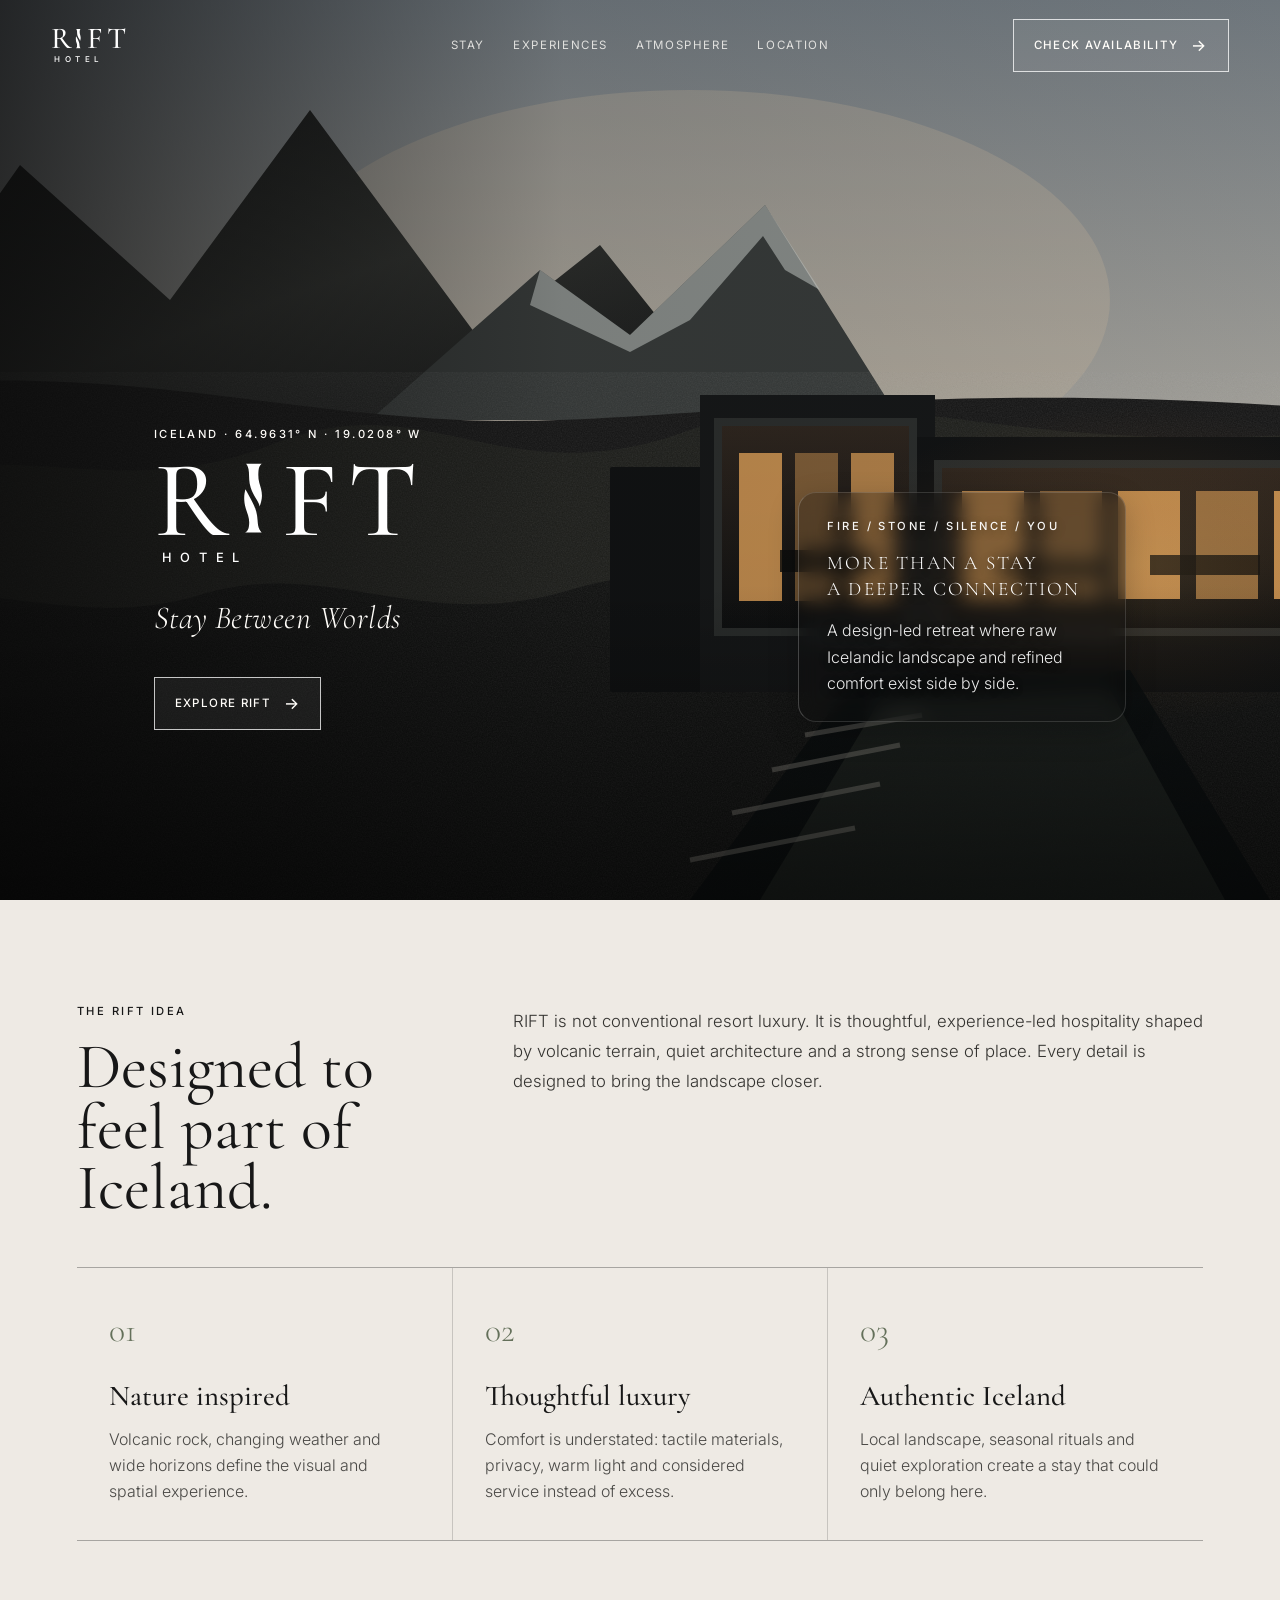
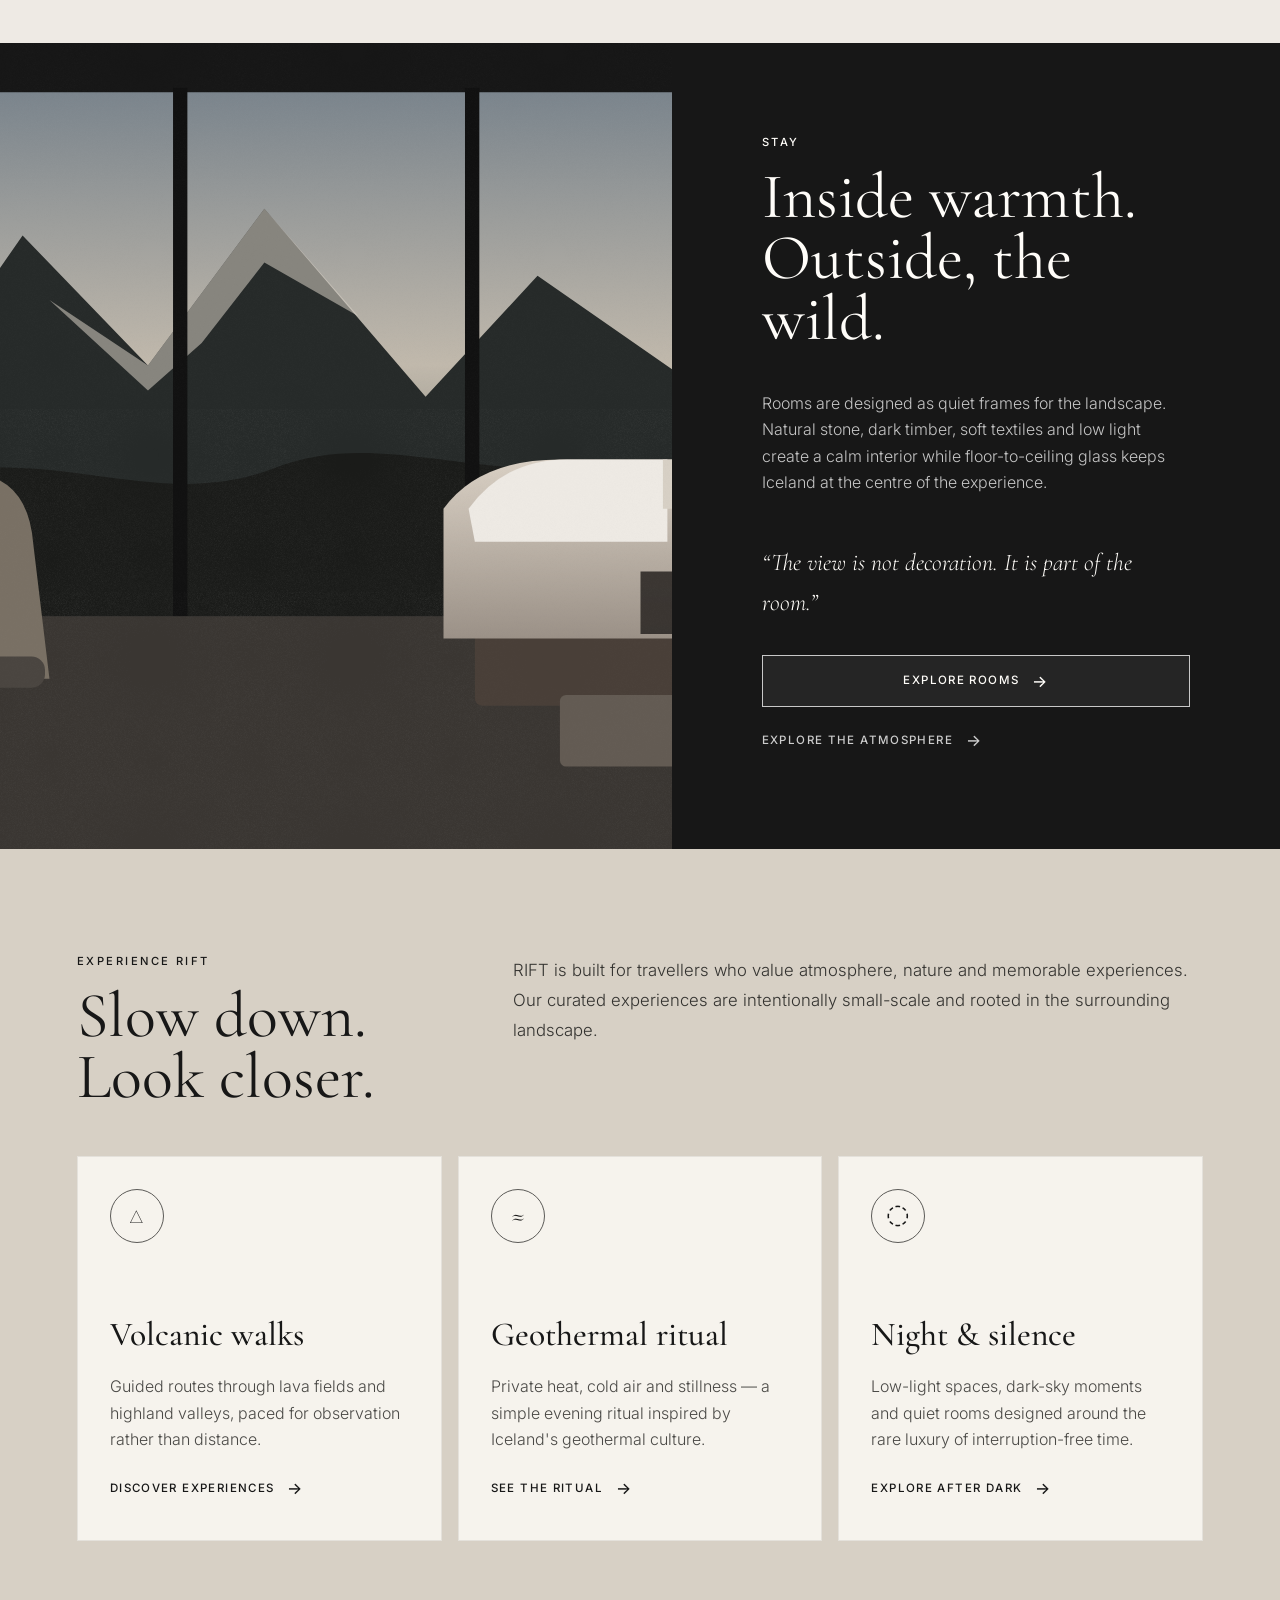
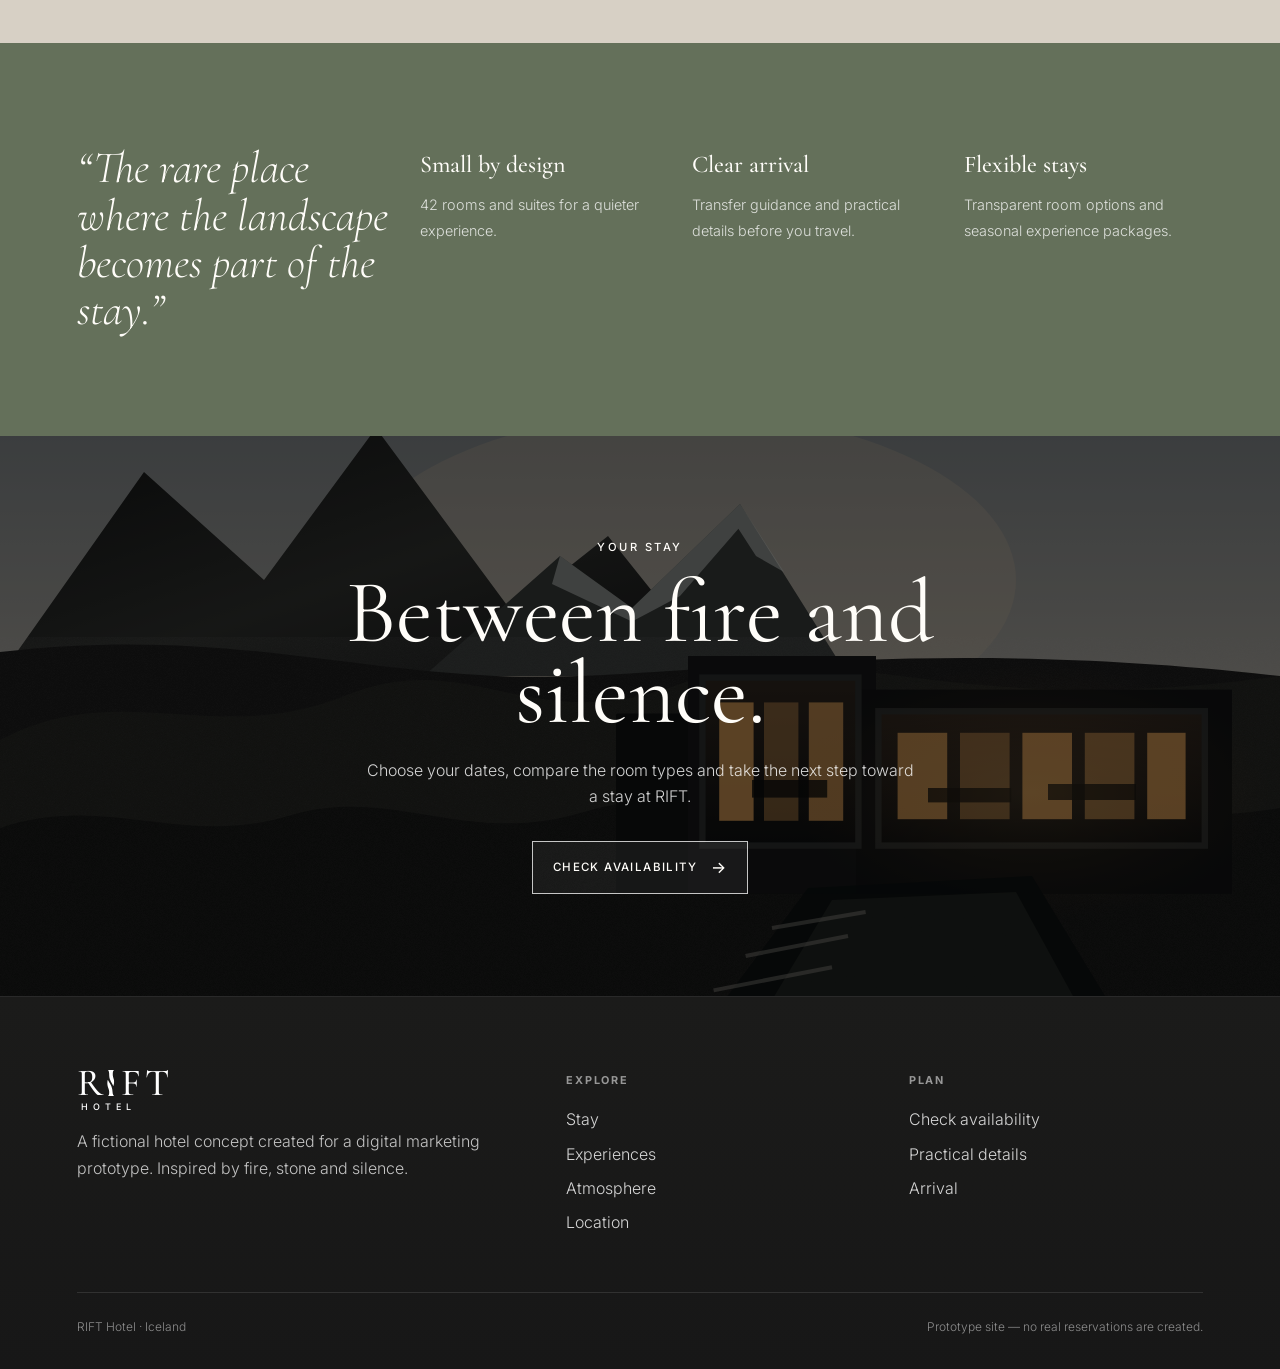
==== commit bcbc6461: "Add Atmosphere directly to homepage navigation" ====
--- a/index.html
+++ b/index.html
@@ -13,13 +13,13 @@
 <header class="site-header">
   <a class="rift-wordmark" href="index.html" aria-label="RIFT Hotel home"><span class="rift-wordmark-main"><span class="letters">R</span><span class="rift-cut-i" aria-hidden="true"></span><span class="letters">FT</span></span><span class="rift-hotel-label">HOTEL</span></a>
   <nav class="desktop-nav" aria-label="Main navigation">
-    <a href="stay.html">Stay</a><a href="experiences.html">Experiences</a><a href="location.html">Location</a>
+    <a href="stay.html">Stay</a><a href="experiences.html">Experiences</a><a href="atmosphere.html">Atmosphere</a><a href="location.html">Location</a>
   </nav>
   <a class="btn btn-light header-cta" href="book.html">Check availability</a>
   <button class="menu-toggle" aria-expanded="false" aria-label="Open menu"><span></span><span></span></button>
 </header>
 <nav class="mobile-nav" aria-label="Mobile navigation">
-  <a href="stay.html">Stay</a><a href="experiences.html">Experiences</a><a href="location.html">Location</a><a href="book.html">Check availability</a>
+  <a href="stay.html">Stay</a><a href="experiences.html">Experiences</a><a href="atmosphere.html">Atmosphere</a><a href="location.html">Location</a><a href="book.html">Check availability</a>
 </nav>
 
 <main id="main">
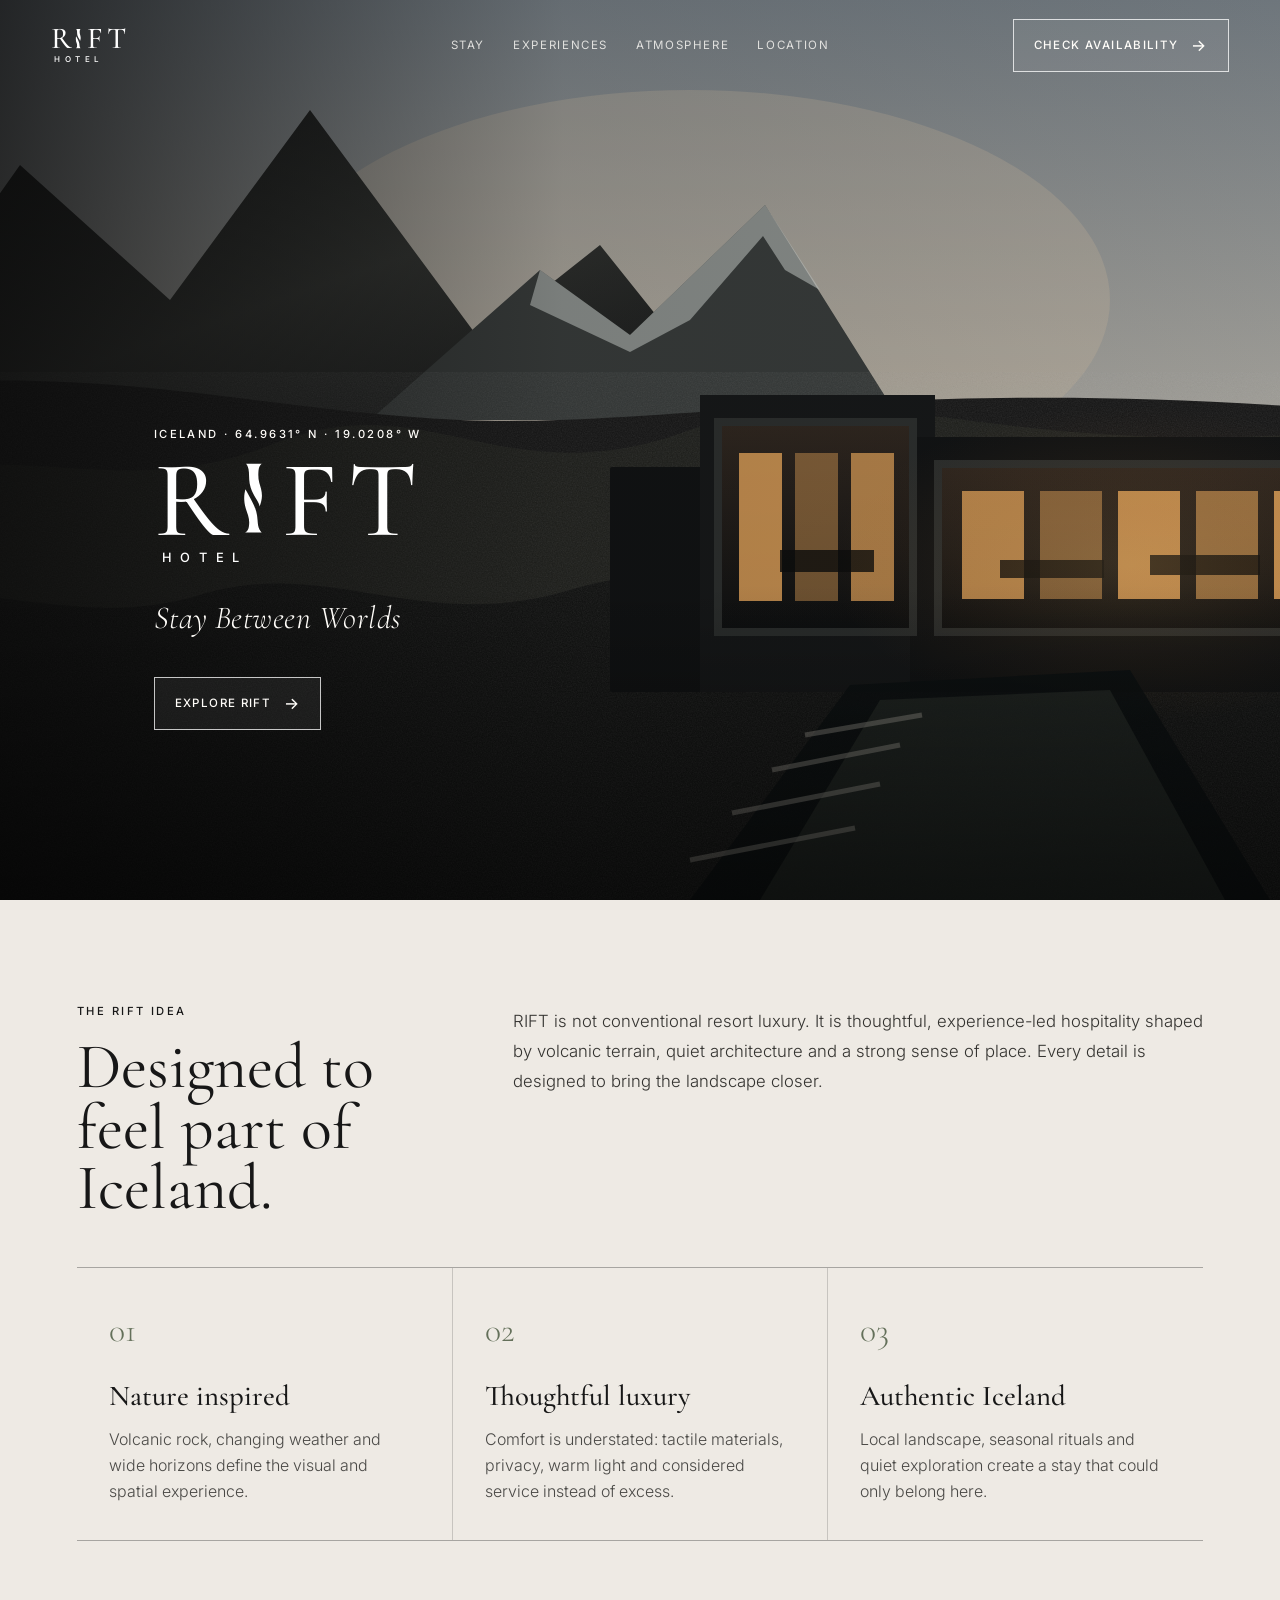
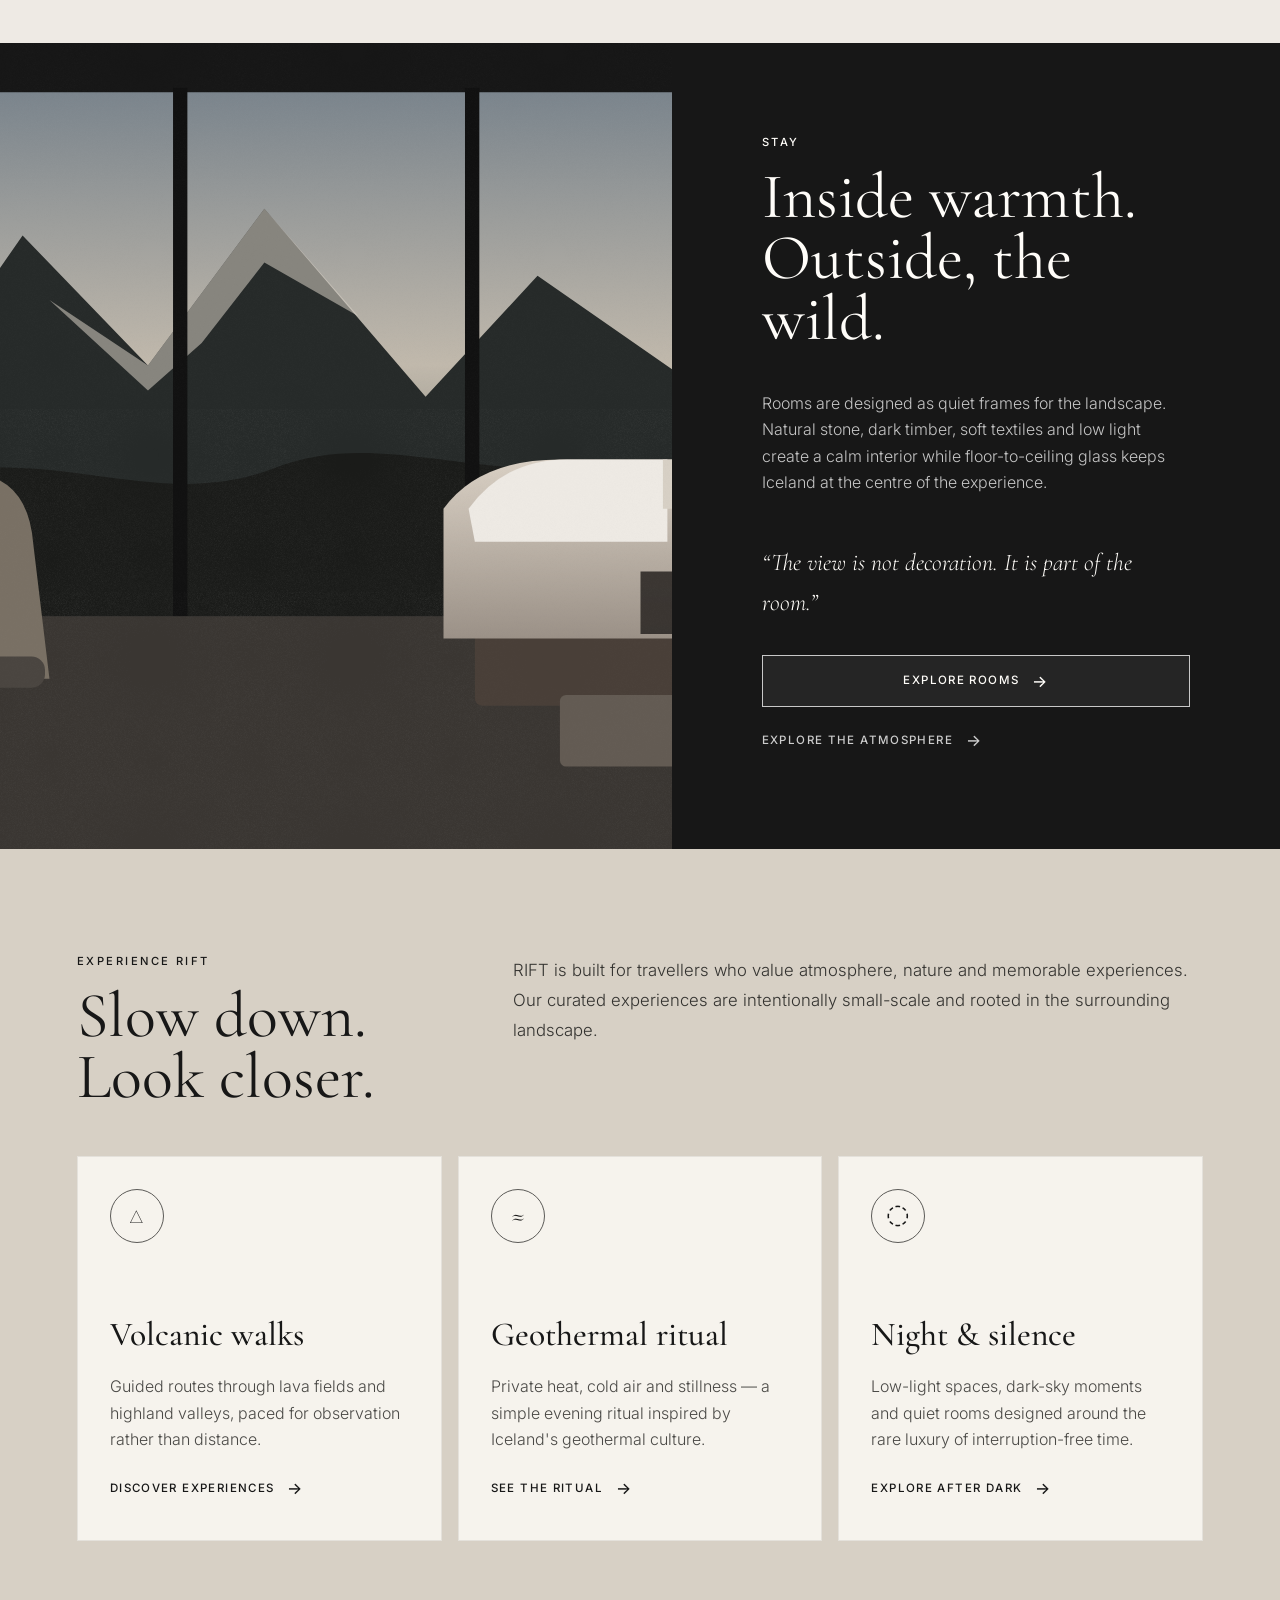
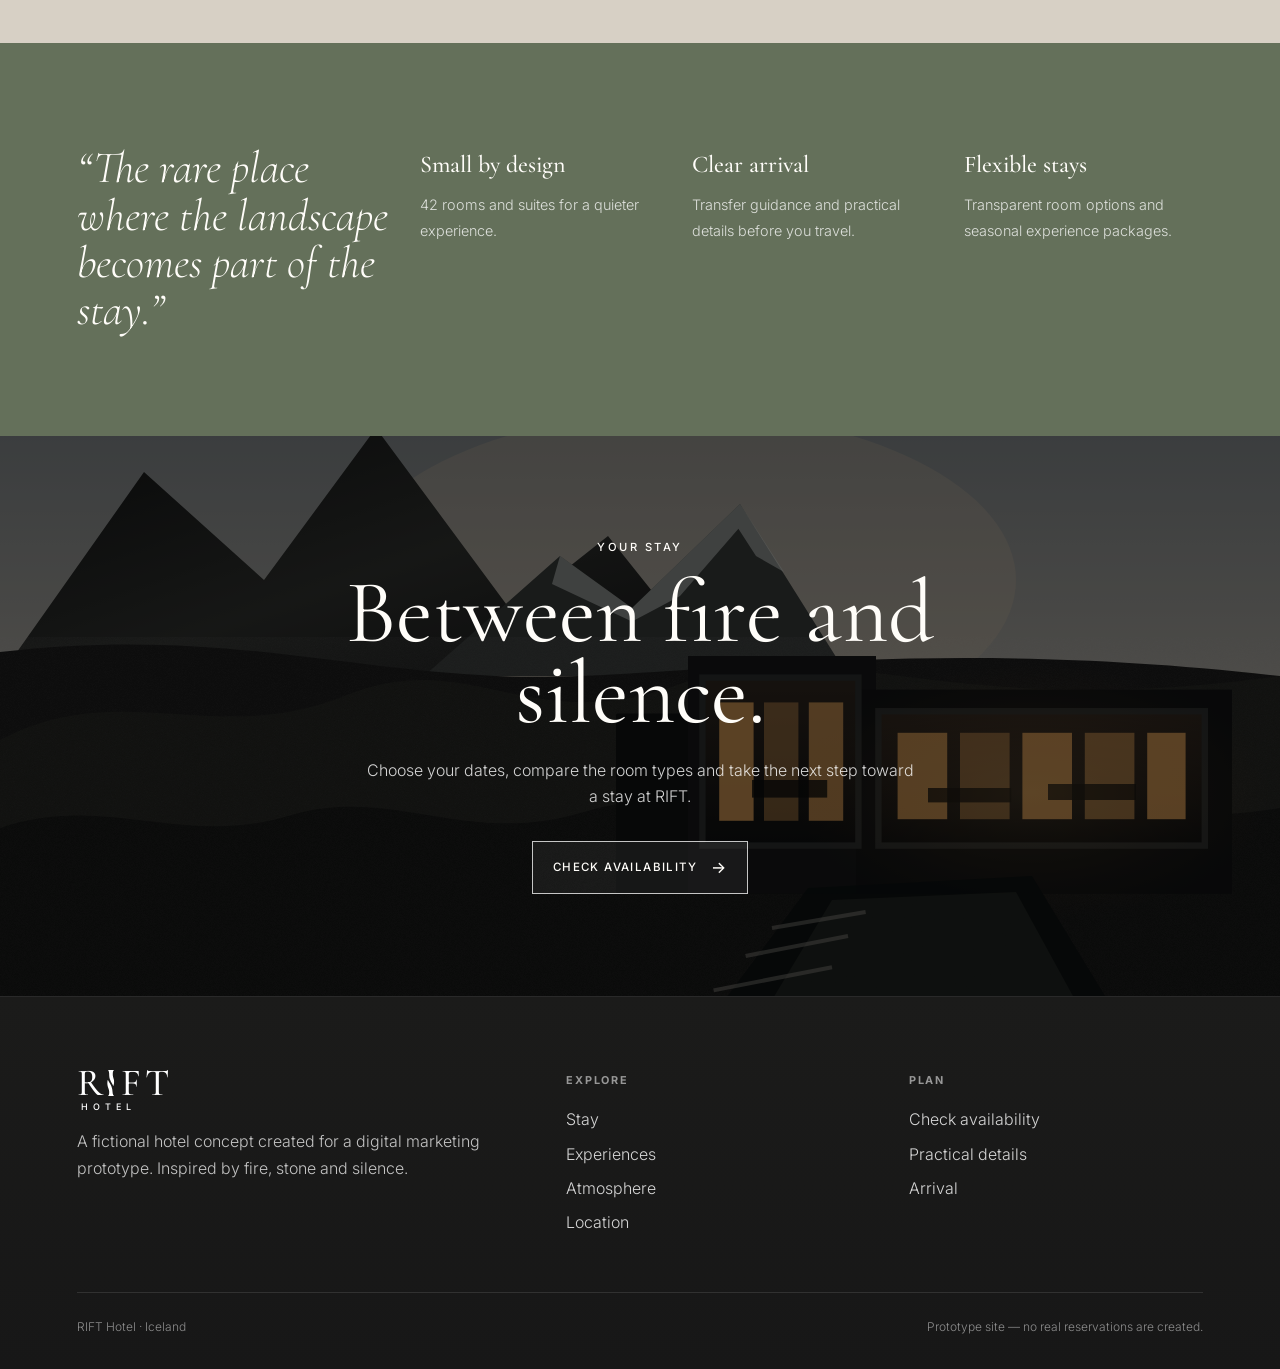
==== commit a8e7c94d: "Remove homepage hero info panel" ====
--- a/index.html
+++ b/index.html
@@ -34,11 +34,6 @@
           <a class="btn btn-light" href="stay.html">Explore RIFT</a>
         </div>
       </div>
-      <aside class="hero-aside">
-        <div class="eyebrow">Fire / Stone / Silence / You</div>
-        <div class="coordinates">MORE THAN A STAY<br>A DEEPER CONNECTION</div>
-        <p>A design-led retreat where raw Icelandic landscape and refined comfort exist side by side.</p>
-      </aside>
     </div>
   </section>
 
